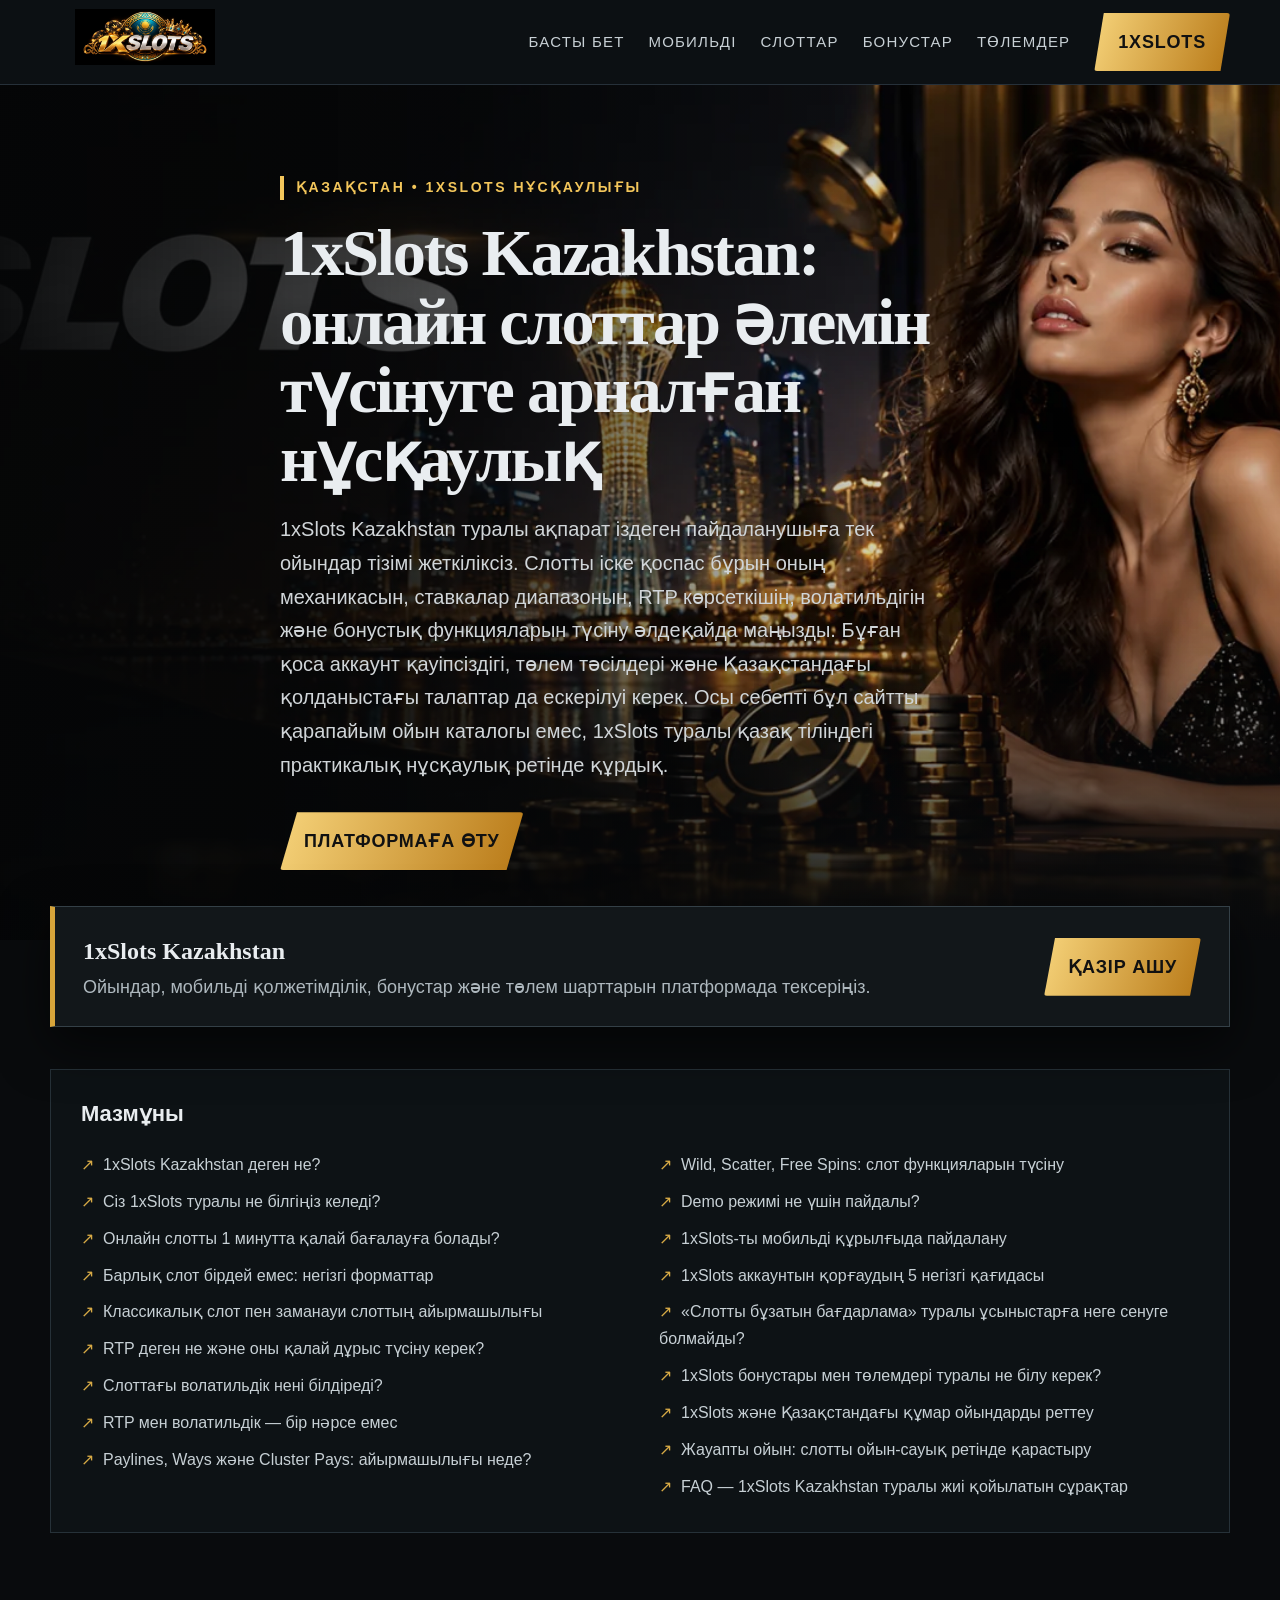
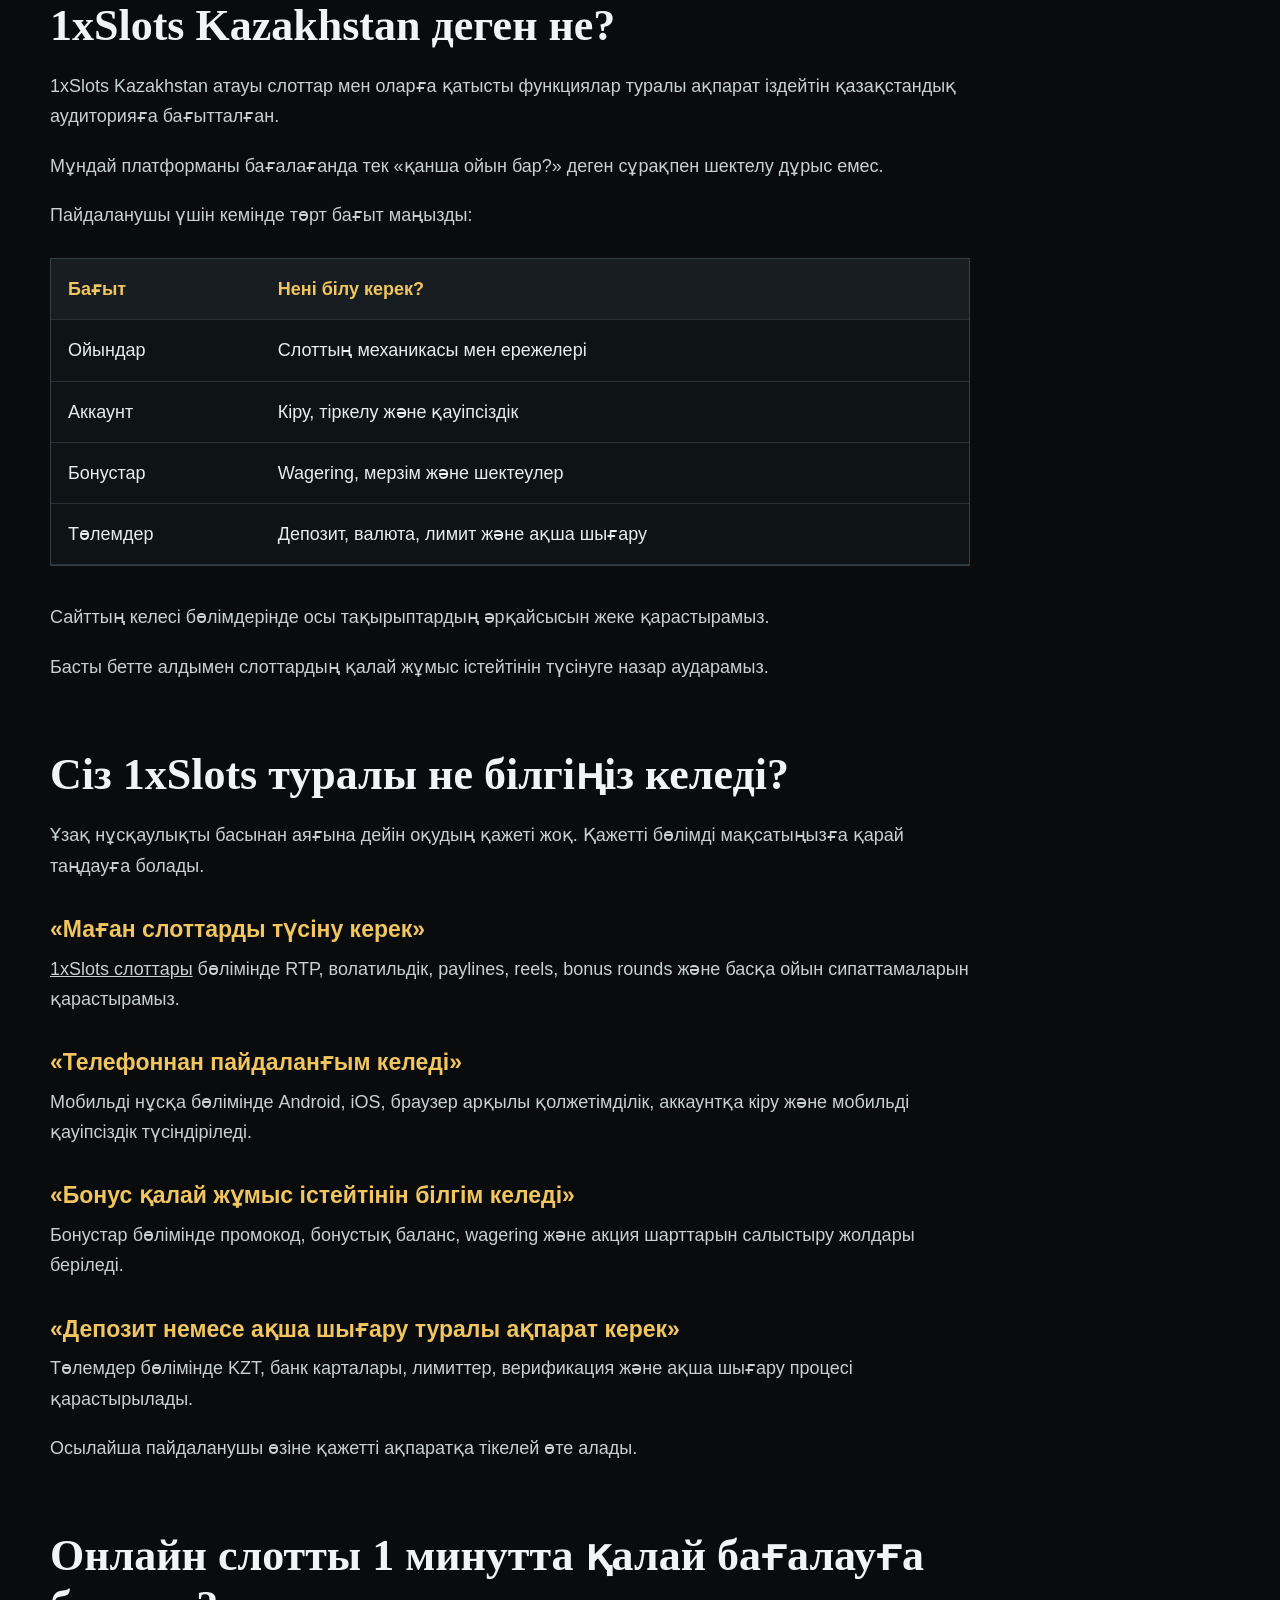
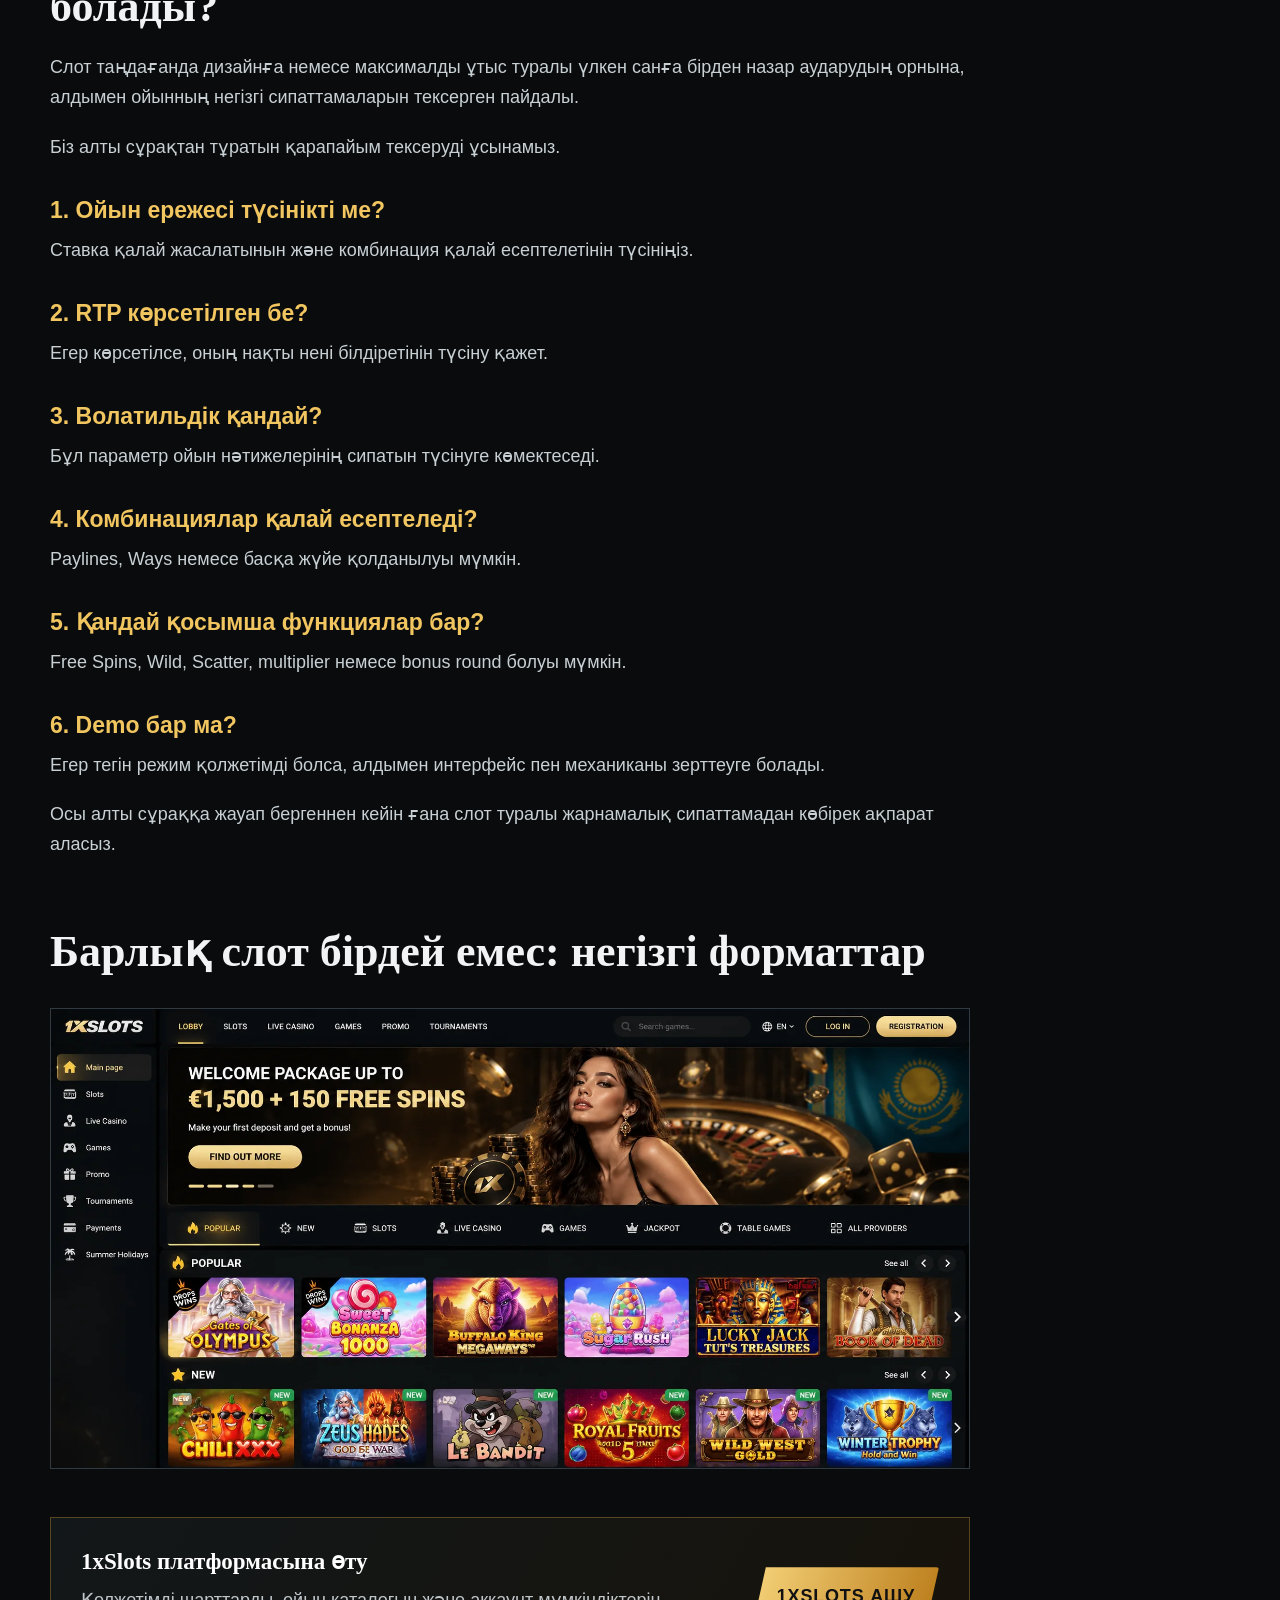
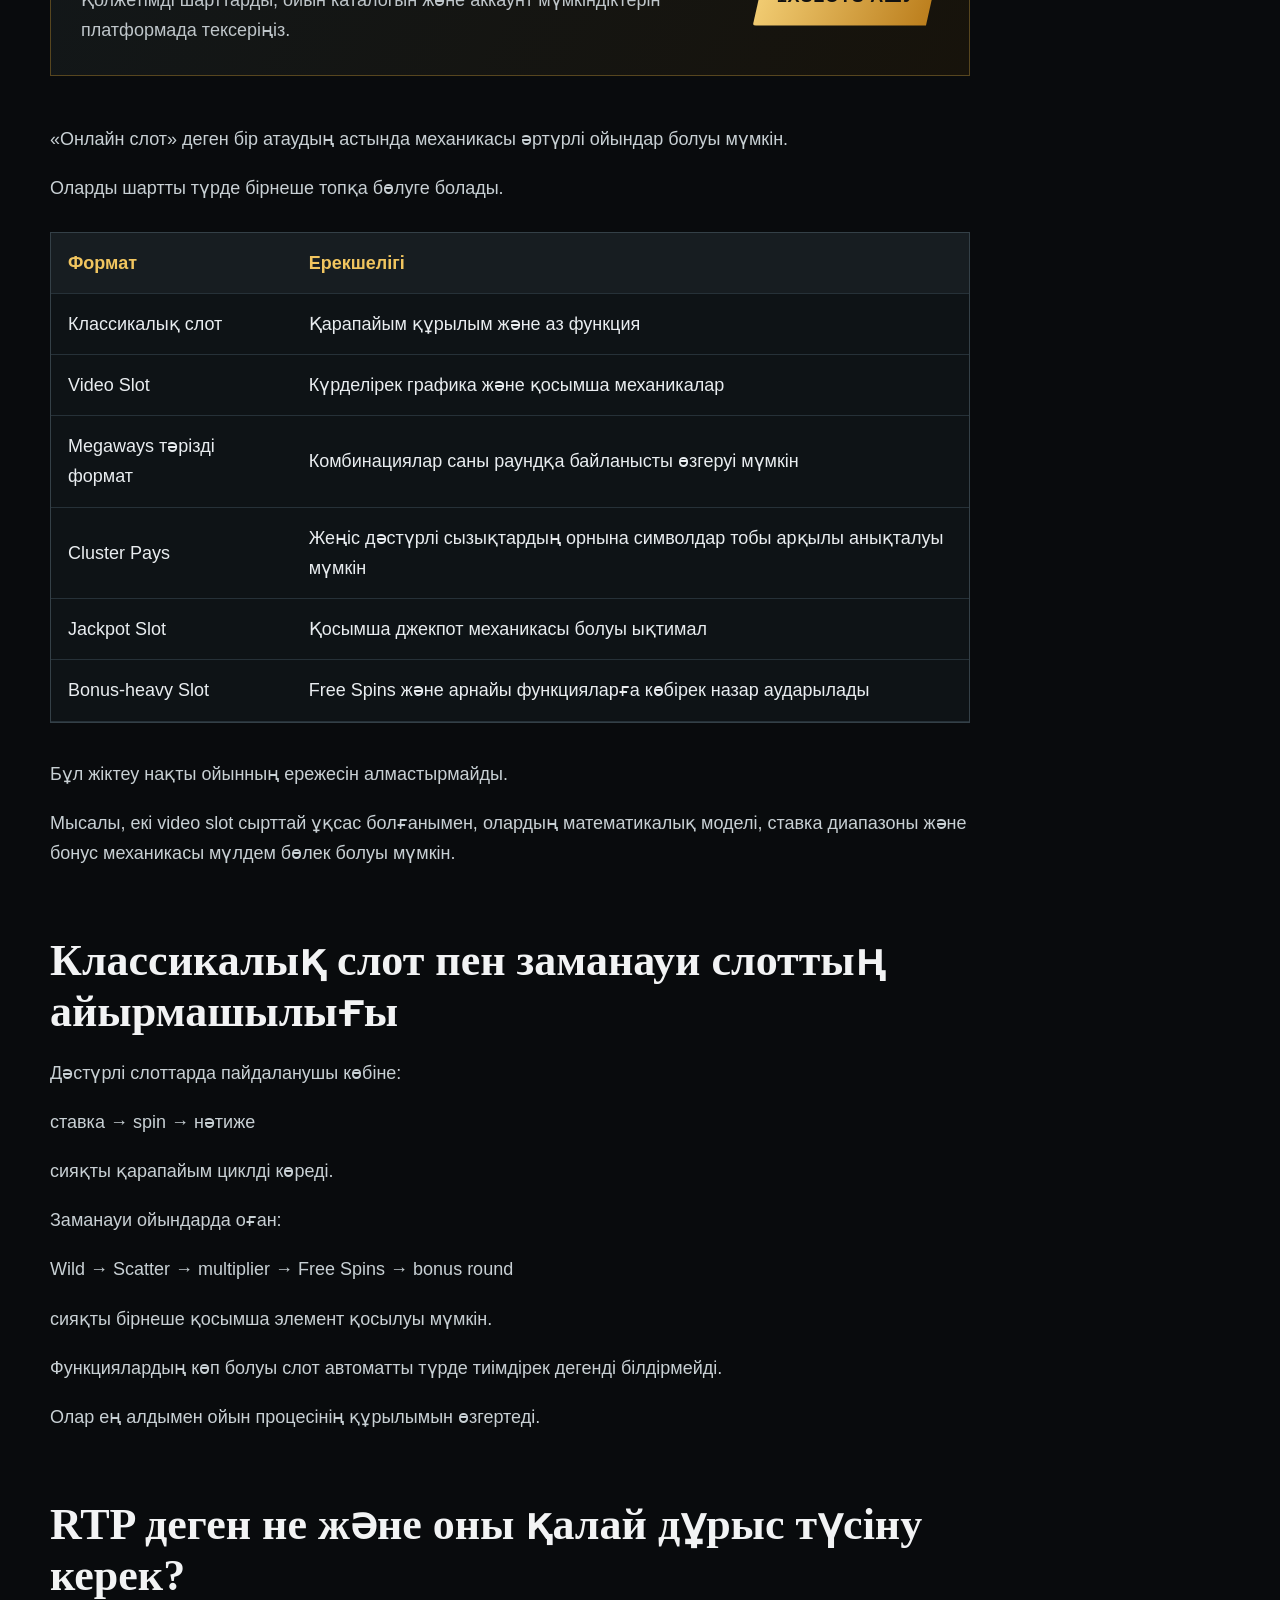
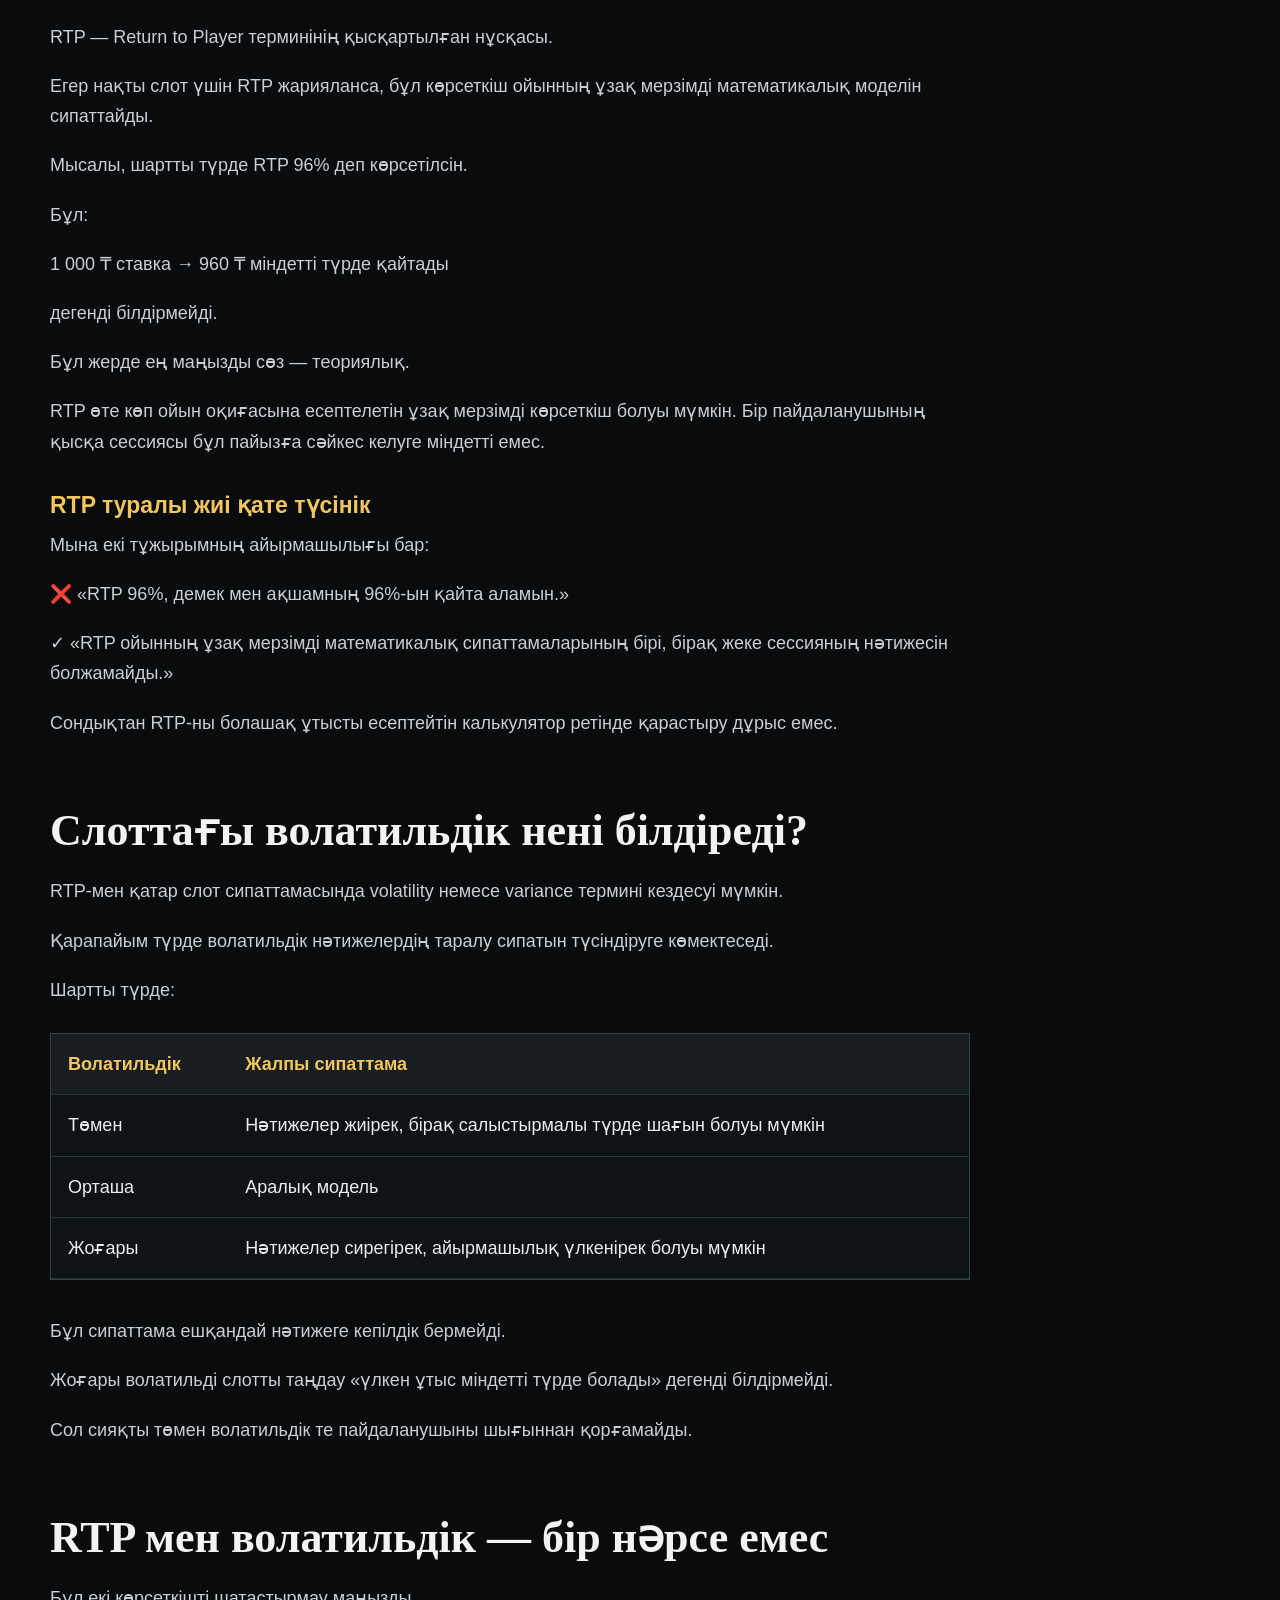
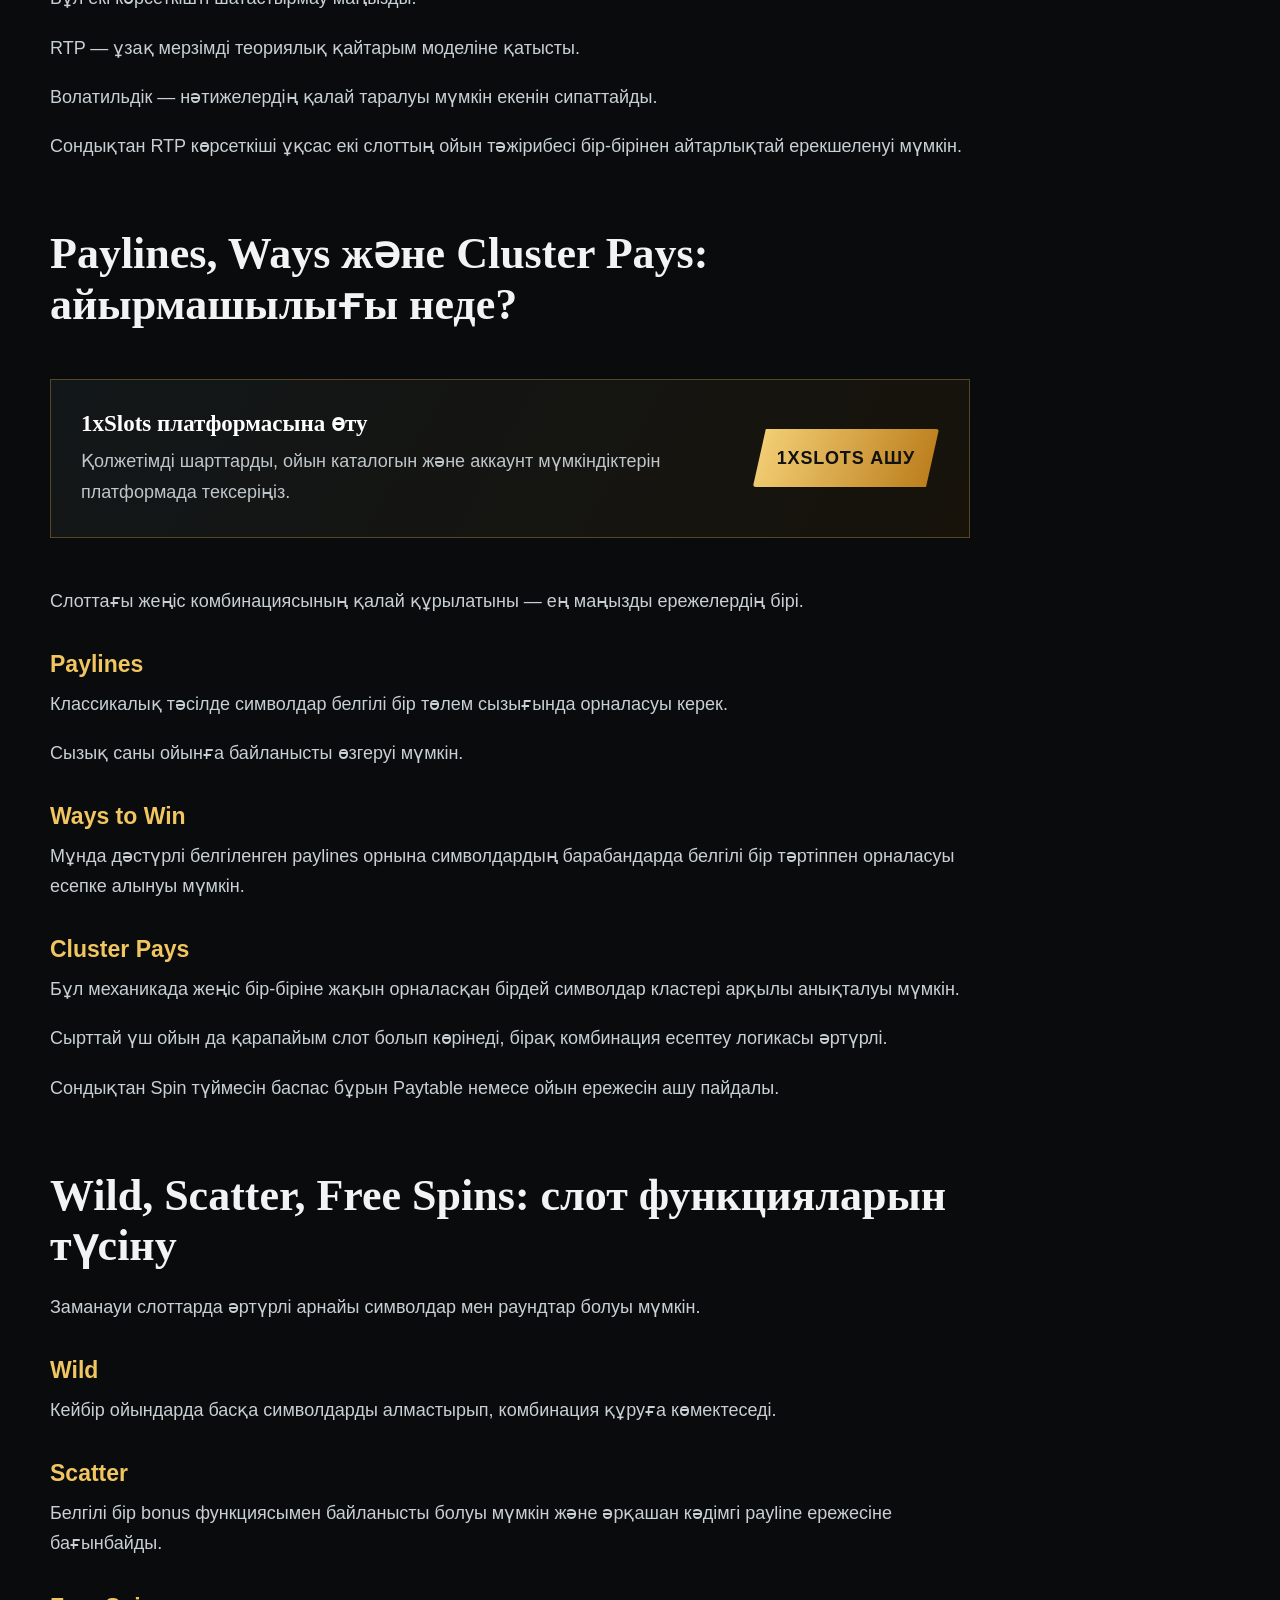
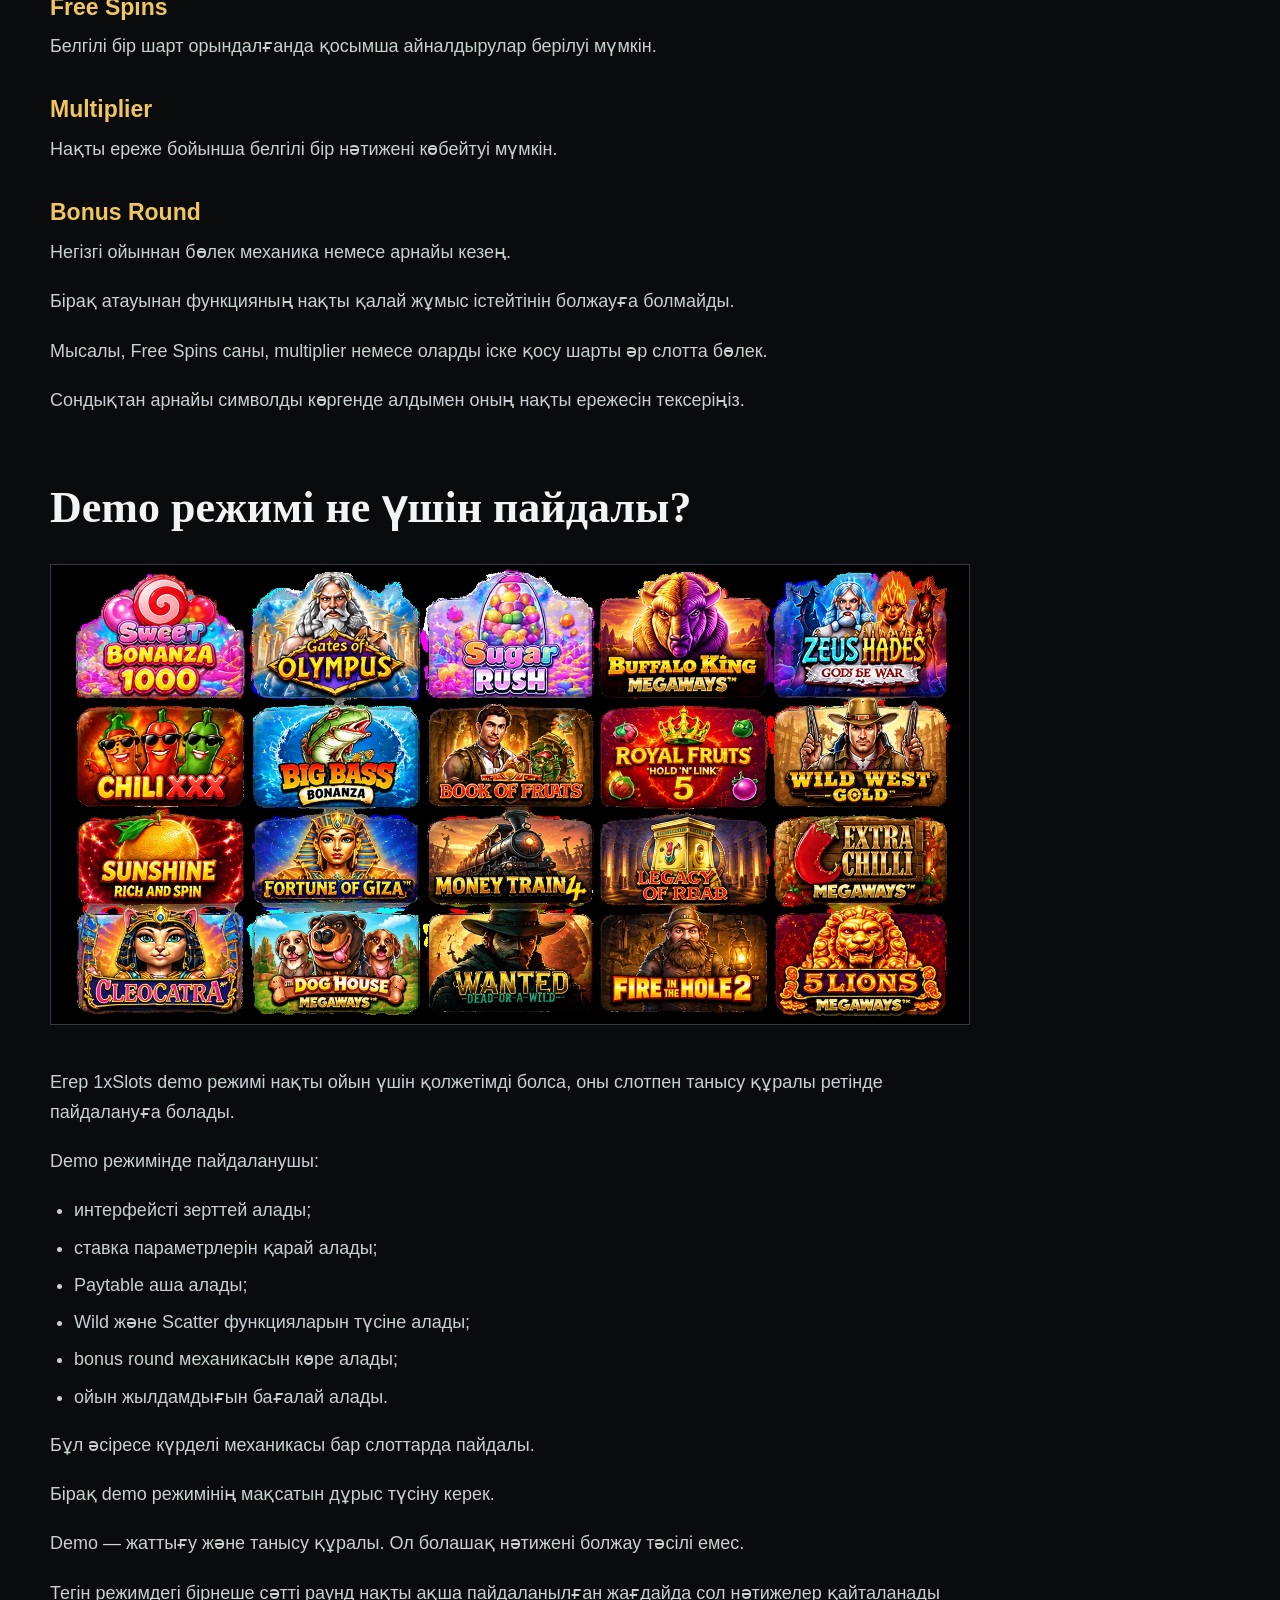
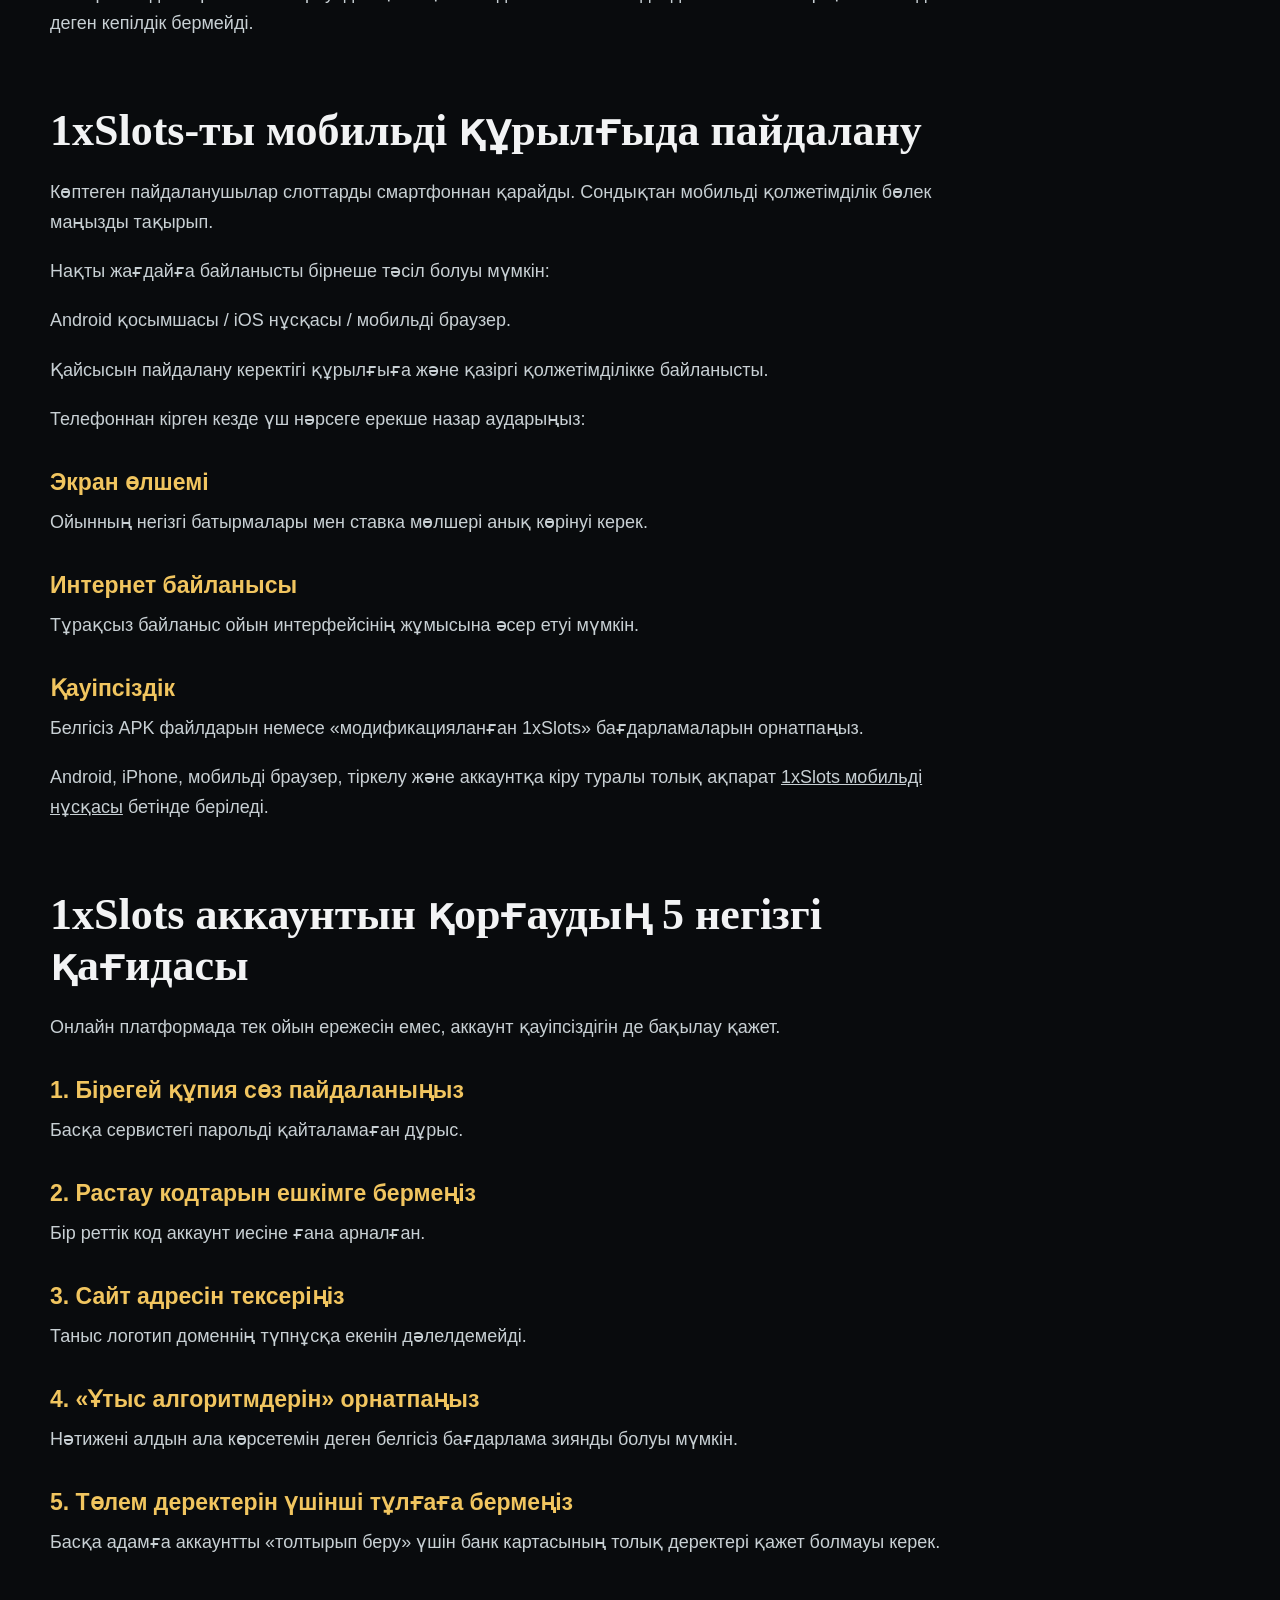
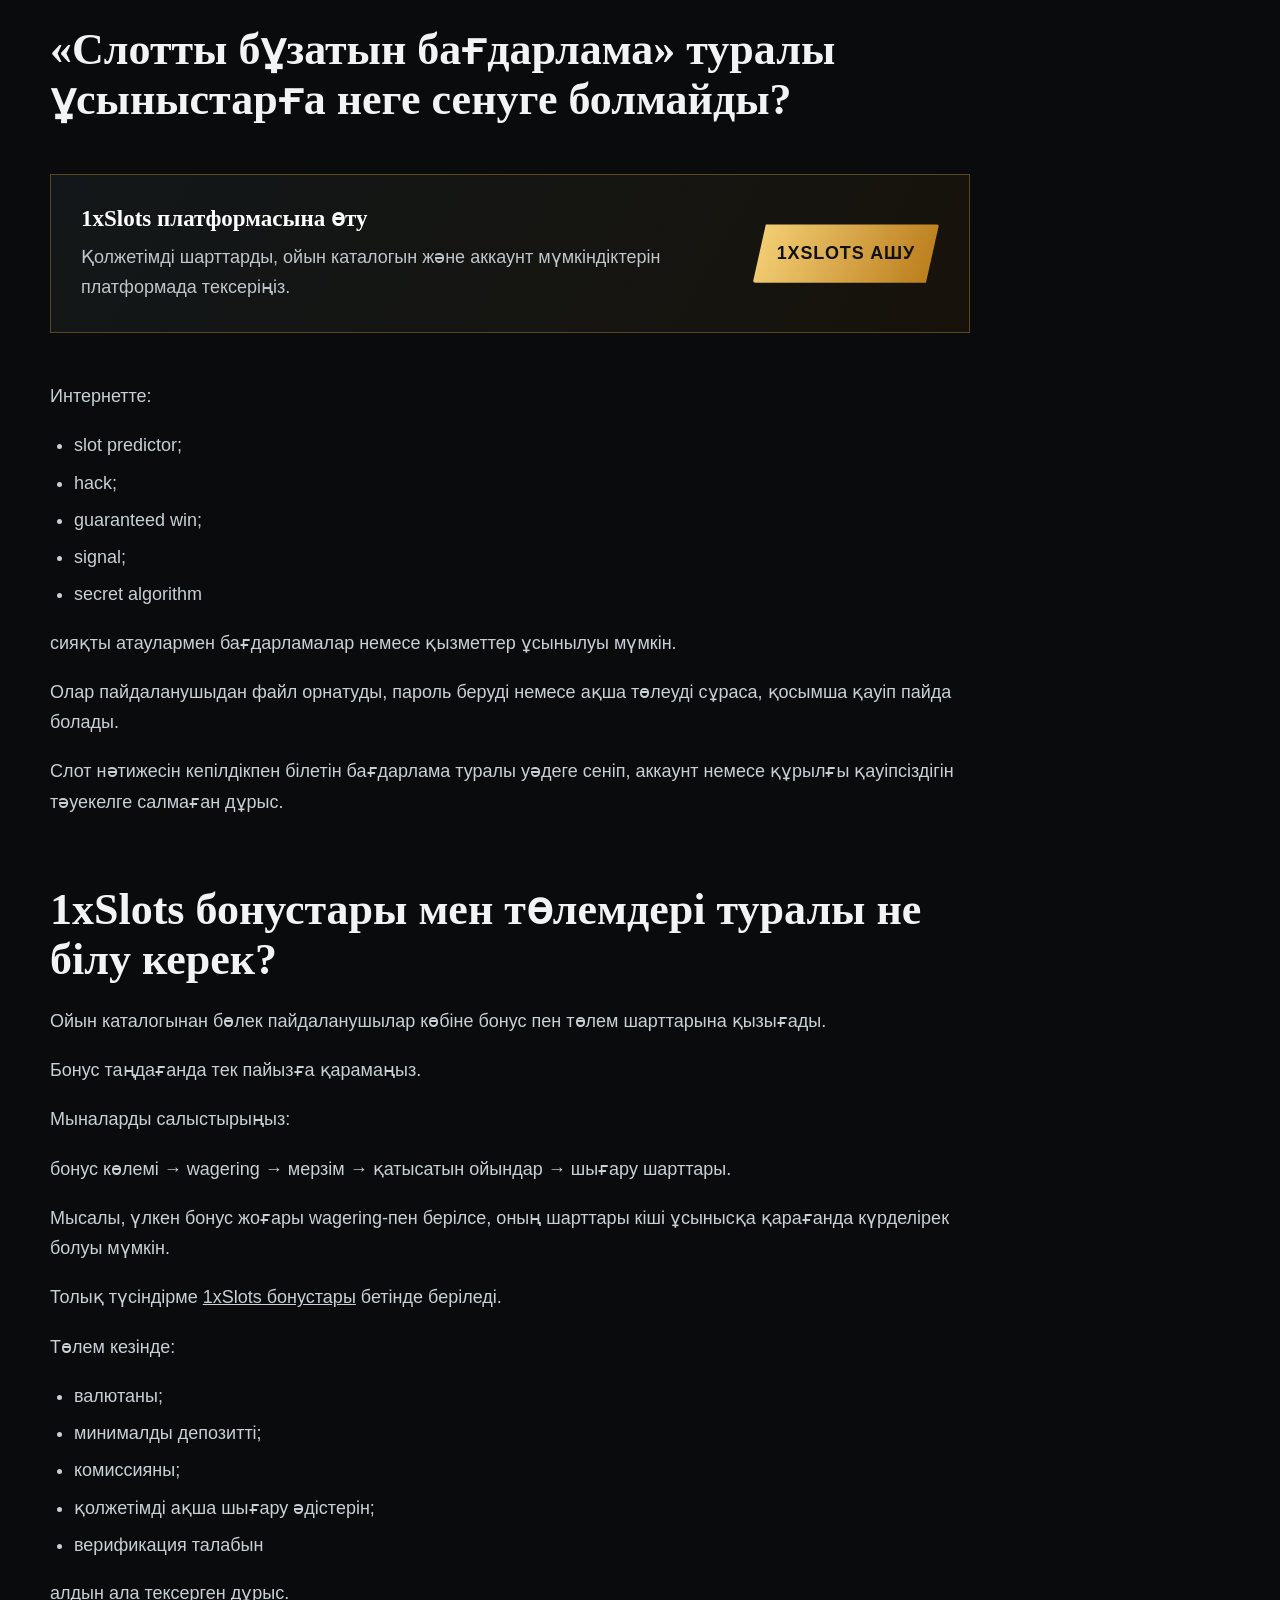
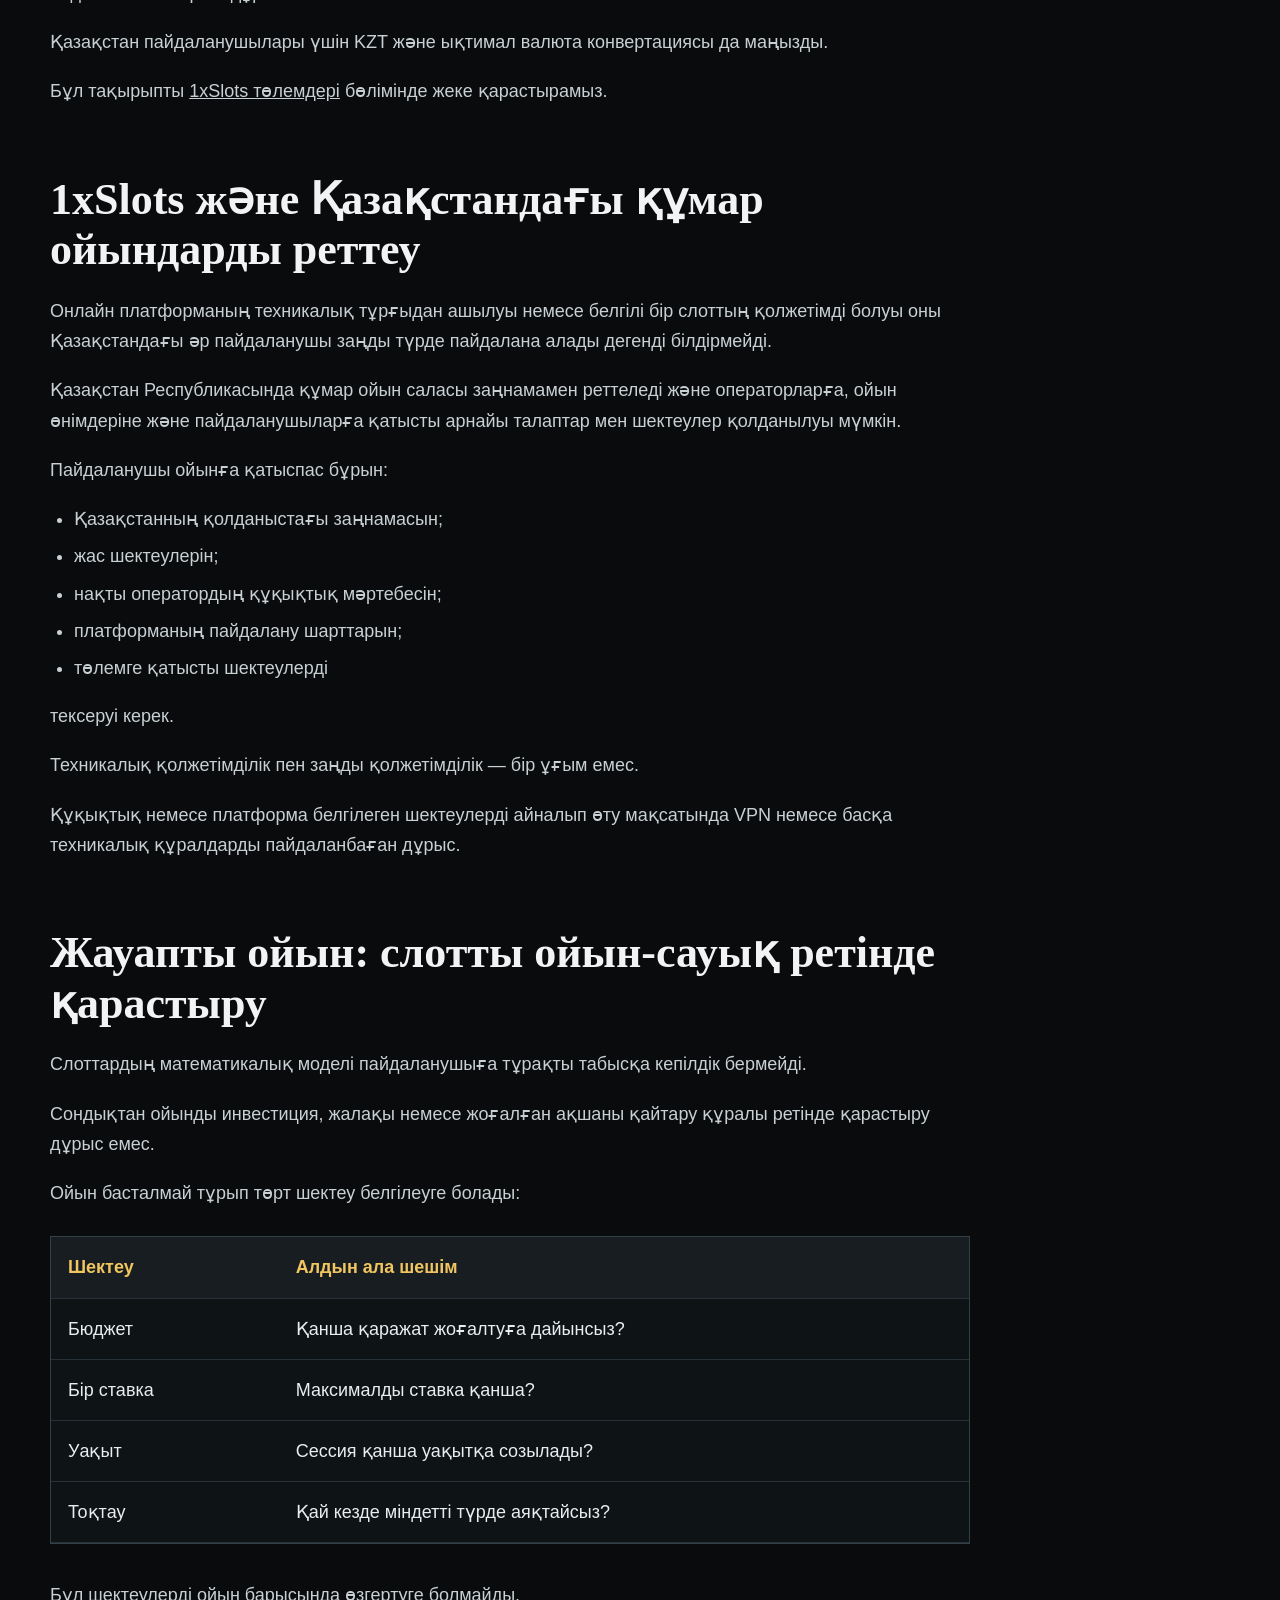
==== index.html @ 61d37720 "first commit" ====
<!doctype html><html lang="kk"><head><meta charset="utf-8"><meta name="viewport" content="width=device-width,initial-scale=1"><title>1xSlots Kazakhstan — слоттар, ойындар және платформа туралы</title><meta name="description" content="1xSlots Kazakhstan туралы толық нұсқаулық: онлайн слоттар, demo режимі, мобильді қолжетімділік, бонустар, төлемдер, қауіпсіздік және Қазақстандағы ойын ережелері."><link rel="canonical" href="https://kazakhstan-business.com/"><meta name="robots" content="index,follow"><meta name="google-site-verification" content="Fn95gwhQaJIuSTz36BSD-wCy6BC4I4jT6tZDsOfP_Z8"><meta property="og:title" content="1xSlots Kazakhstan — слоттар, ойындар және платформа туралы"><meta property="og:description" content="1xSlots Kazakhstan туралы толық нұсқаулық: онлайн слоттар, demo режимі, мобильді қолжетімділік, бонустар, төлемдер, қауіпсіздік және Қазақстандағы ойын ережелері."><meta property="og:url" content="https://kazakhstan-business.com/"><meta property="og:type" content="website"><meta property="og:image" content="https://kazakhstan-business.com/assets/img/hero.webp"><meta name="twitter:card" content="summary_large_image"><link rel="icon" href="/favicon.png"><link rel="stylesheet" href="/assets/style.css"></head><body>
<header class="site-head"><div class="wrap head-inner"><a class="brand" href="/"><img src="/assets/img/logo.webp" alt="1xSlots Kazakhstan"></a><nav class="nav"><a href="/">Басты бет</a><a href="/mobile/">Мобильді</a><a href="/slots/">Слоттар</a><a href="/bonuses/">Бонустар</a><a href="/payments/">Төлемдер</a><a class="action" href="/go/">1xSlots</a></nav><details class="mobile-nav"><summary>Мәзір</summary><div class="mobile-panel"><a href="/">Басты бет</a><a href="/mobile/">Мобильді</a><a href="/slots/">Слоттар</a><a href="/bonuses/">Бонустар</a><a href="/payments/">Төлемдер</a><a class="action" href="/go/">1xSlots ашу</a></div></details></div></header>
<section class="hero"><div class="hero-media"><img src="/assets/img/hero.webp" alt="1xSlots Kazakhstan"></div><div class="wrap hero-copy"><span class="eyebrow">Қазақстан • 1xSlots нұсқаулығы</span><h1>1xSlots Kazakhstan: онлайн слоттар әлемін түсінуге арналған нұсқаулық</h1><p>1xSlots Kazakhstan туралы ақпарат іздеген пайдаланушыға тек ойындар тізімі жеткіліксіз. Слотты іске қоспас бұрын оның механикасын, ставкалар диапазонын, RTP көрсеткішін, волатильдігін және бонустық функцияларын түсіну әлдеқайда маңызды. Бұған қоса аккаунт қауіпсіздігі, төлем тәсілдері және Қазақстандағы қолданыстағы талаптар да ескерілуі керек. Осы себепті бұл сайтты қарапайым ойын каталогы емес, 1xSlots туралы қазақ тіліндегі практикалық нұсқаулық ретінде құрдық.</p><div class="hero-actions"><a class="action" href="/go/">Платформаға өту</a></div></div></section>
<main class="content"><div class="wrap"><aside class="top-promo"><div><strong>1xSlots Kazakhstan</strong><span>Ойындар, мобильді қолжетімділік, бонустар және төлем шарттарын платформада тексеріңіз.</span></div><a class="action" href="/go/">Қазір ашу</a></aside><section class="toc"><h2>Мазмұны</h2><div class="toc-grid"><a href="#1xslots-kazakhstan-деген-не">1xSlots Kazakhstan деген не?</a><a href="#сіз-1xslots-туралы-не-білгіңіз-келеді">Сіз 1xSlots туралы не білгіңіз келеді?</a><a href="#онлайн-слотты-1-минутта-қалай-бағалауға-болады">Онлайн слотты 1 минутта қалай бағалауға болады?</a><a href="#барлық-слот-бірдей-емес-негізгі-форматтар">Барлық слот бірдей емес: негізгі форматтар</a><a href="#классикалық-слот-пен-заманауи-слоттың-айырмашылығы">Классикалық слот пен заманауи слоттың айырмашылығы</a><a href="#rtp-деген-не-және-оны-қалай-дұрыс-түсіну-керек">RTP деген не және оны қалай дұрыс түсіну керек?</a><a href="#слоттағы-волатильдік-нені-білдіреді">Слоттағы волатильдік нені білдіреді?</a><a href="#rtp-мен-волатильдік-бір-нәрсе-емес">RTP мен волатильдік — бір нәрсе емес</a><a href="#paylines-ways-және-cluster-pays-айырмашылығы-неде">Paylines, Ways және Cluster Pays: айырмашылығы неде?</a><a href="#wild-scatter-free-spins-слот-функцияларын-түсіну">Wild, Scatter, Free Spins: слот функцияларын түсіну</a><a href="#demo-режимі-не-үшін-пайдалы">Demo режимі не үшін пайдалы?</a><a href="#1xslots-ты-мобильді-құрылғыда-пайдалану">1xSlots-ты мобильді құрылғыда пайдалану</a><a href="#1xslots-аккаунтын-қорғаудың-5-негізгі-қағидасы">1xSlots аккаунтын қорғаудың 5 негізгі қағидасы</a><a href="#слотты-бұзатын-бағдарлама-туралы-ұсыныстарға-неге-сенуге-болмайды">«Слотты бұзатын бағдарлама» туралы ұсыныстарға неге сенуге болмайды?</a><a href="#1xslots-бонустары-мен-төлемдері-туралы-не-білу-керек">1xSlots бонустары мен төлемдері туралы не білу керек?</a><a href="#1xslots-және-қазақстандағы-құмар-ойындарды-реттеу">1xSlots және Қазақстандағы құмар ойындарды реттеу</a><a href="#жауапты-ойын-слотты-ойын-сауық-ретінде-қарастыру">Жауапты ойын: слотты ойын-сауық ретінде қарастыру</a><a href="#faq-1xslots-kazakhstan-туралы-жиі-қойылатын-сұрақтар">FAQ — 1xSlots Kazakhstan туралы жиі қойылатын сұрақтар</a></div></section><article class="article"><h2 class="jump" id="1xslots-kazakhstan-деген-не">1xSlots Kazakhstan деген не?</h2>
<p>1xSlots Kazakhstan атауы слоттар мен оларға қатысты функциялар туралы ақпарат іздейтін қазақстандық аудиторияға бағытталған.</p>
<p>Мұндай платформаны бағалағанда тек «қанша ойын бар?» деген сұрақпен шектелу дұрыс емес.</p>
<p>Пайдаланушы үшін кемінде төрт бағыт маңызды:</p>
<div class="table-wrap"><table><tr><td>Бағыт</td><td>Нені білу керек?</td></tr><tr><td>Ойындар</td><td>Слоттың механикасы мен ережелері</td></tr><tr><td>Аккаунт</td><td>Кіру, тіркелу және қауіпсіздік</td></tr><tr><td>Бонустар</td><td>Wagering, мерзім және шектеулер</td></tr><tr><td>Төлемдер</td><td>Депозит, валюта, лимит және ақша шығару</td></tr></table></div>
<p>Сайттың келесі бөлімдерінде осы тақырыптардың әрқайсысын жеке қарастырамыз.</p>
<p>Басты бетте алдымен слоттардың қалай жұмыс істейтінін түсінуге назар аударамыз.</p>
<h2 class="jump" id="сіз-1xslots-туралы-не-білгіңіз-келеді">Сіз 1xSlots туралы не білгіңіз келеді?</h2>
<p>Ұзақ нұсқаулықты басынан аяғына дейін оқудың қажеті жоқ. Қажетті бөлімді мақсатыңызға қарай таңдауға болады.</p>
<h3>«Маған слоттарды түсіну керек»</h3>
<p><a href="/slots/">1xSlots слоттары</a> бөлімінде RTP, волатильдік, paylines, reels, bonus rounds және басқа ойын сипаттамаларын қарастырамыз.</p>
<h3>«Телефоннан пайдаланғым келеді»</h3>
<p>Мобильді нұсқа бөлімінде Android, iOS, браузер арқылы қолжетімділік, аккаунтқа кіру және мобильді қауіпсіздік түсіндіріледі.</p>
<h3>«Бонус қалай жұмыс істейтінін білгім келеді»</h3>
<p>Бонустар бөлімінде промокод, бонустық баланс, wagering және акция шарттарын салыстыру жолдары беріледі.</p>
<h3>«Депозит немесе ақша шығару туралы ақпарат керек»</h3>
<p>Төлемдер бөлімінде KZT, банк карталары, лимиттер, верификация және ақша шығару процесі қарастырылады.</p>
<p>Осылайша пайдаланушы өзіне қажетті ақпаратқа тікелей өте алады.</p>
<h2 class="jump" id="онлайн-слотты-1-минутта-қалай-бағалауға-болады">Онлайн слотты 1 минутта қалай бағалауға болады?</h2>
<p>Слот таңдағанда дизайнға немесе максималды ұтыс туралы үлкен санға бірден назар аударудың орнына, алдымен ойынның негізгі сипаттамаларын тексерген пайдалы.</p>
<p>Біз алты сұрақтан тұратын қарапайым тексеруді ұсынамыз.</p>
<h3>1. Ойын ережесі түсінікті ме?</h3>
<p>Ставка қалай жасалатынын және комбинация қалай есептелетінін түсініңіз.</p>
<h3>2. RTP көрсетілген бе?</h3>
<p>Егер көрсетілсе, оның нақты нені білдіретінін түсіну қажет.</p>
<h3>3. Волатильдік қандай?</h3>
<p>Бұл параметр ойын нәтижелерінің сипатын түсінуге көмектеседі.</p>
<h3>4. Комбинациялар қалай есептеледі?</h3>
<p>Paylines, Ways немесе басқа жүйе қолданылуы мүмкін.</p>
<h3>5. Қандай қосымша функциялар бар?</h3>
<p>Free Spins, Wild, Scatter, multiplier немесе bonus round болуы мүмкін.</p>
<h3>6. Demo бар ма?</h3>
<p>Егер тегін режим қолжетімді болса, алдымен интерфейс пен механиканы зерттеуге болады.</p>
<p>Осы алты сұраққа жауап бергеннен кейін ғана слот туралы жарнамалық сипаттамадан көбірек ақпарат аласыз.</p>
<h2 class="jump" id="барлық-слот-бірдей-емес-негізгі-форматтар">Барлық слот бірдей емес: негізгі форматтар</h2>
<figure class="section-img"><img src="/assets/img/lobby.webp" alt="1xSlots Kazakhstan" loading="lazy"></figure>
<aside class="promo"><div><h3>1xSlots платформасына өту</h3><p>Қолжетімді шарттарды, ойын каталогын және аккаунт мүмкіндіктерін платформада тексеріңіз.</p></div><a class="action" href="/go/">1xSlots ашу</a></aside>
<p>«Онлайн слот» деген бір атаудың астында механикасы әртүрлі ойындар болуы мүмкін.</p>
<p>Оларды шартты түрде бірнеше топқа бөлуге болады.</p>
<div class="table-wrap"><table><tr><td>Формат</td><td>Ерекшелігі</td></tr><tr><td>Классикалық слот</td><td>Қарапайым құрылым және аз функция</td></tr><tr><td>Video Slot</td><td>Күрделірек графика және қосымша механикалар</td></tr><tr><td>Megaways тәрізді формат</td><td>Комбинациялар саны раундқа байланысты өзгеруі мүмкін</td></tr><tr><td>Cluster Pays</td><td>Жеңіс дәстүрлі сызықтардың орнына символдар тобы арқылы анықталуы мүмкін</td></tr><tr><td>Jackpot Slot</td><td>Қосымша джекпот механикасы болуы ықтимал</td></tr><tr><td>Bonus-heavy Slot</td><td>Free Spins және арнайы функцияларға көбірек назар аударылады</td></tr></table></div>
<p>Бұл жіктеу нақты ойынның ережесін алмастырмайды.</p>
<p>Мысалы, екі video slot сырттай ұқсас болғанымен, олардың математикалық моделі, ставка диапазоны және бонус механикасы мүлдем бөлек болуы мүмкін.</p>
<h2 class="jump" id="классикалық-слот-пен-заманауи-слоттың-айырмашылығы">Классикалық слот пен заманауи слоттың айырмашылығы</h2>
<p>Дәстүрлі слоттарда пайдаланушы көбіне:</p>
<p>ставка → spin → нәтиже</p>
<p>сияқты қарапайым циклді көреді.</p>
<p>Заманауи ойындарда оған:</p>
<p>Wild → Scatter → multiplier → Free Spins → bonus round</p>
<p>сияқты бірнеше қосымша элемент қосылуы мүмкін.</p>
<p>Функциялардың көп болуы слот автоматты түрде тиімдірек дегенді білдірмейді.</p>
<p>Олар ең алдымен ойын процесінің құрылымын өзгертеді.</p>
<h2 class="jump" id="rtp-деген-не-және-оны-қалай-дұрыс-түсіну-керек">RTP деген не және оны қалай дұрыс түсіну керек?</h2>
<p>RTP — Return to Player терминінің қысқартылған нұсқасы.</p>
<p>Егер нақты слот үшін RTP жарияланса, бұл көрсеткіш ойынның ұзақ мерзімді математикалық моделін сипаттайды.</p>
<p>Мысалы, шартты түрде RTP 96% деп көрсетілсін.</p>
<p>Бұл:</p>
<p>1 000 ₸ ставка → 960 ₸ міндетті түрде қайтады</p>
<p>дегенді білдірмейді.</p>
<p>Бұл жерде ең маңызды сөз — теориялық.</p>
<p>RTP өте көп ойын оқиғасына есептелетін ұзақ мерзімді көрсеткіш болуы мүмкін. Бір пайдаланушының қысқа сессиясы бұл пайызға сәйкес келуге міндетті емес.</p>
<h3>RTP туралы жиі қате түсінік</h3>
<p>Мына екі тұжырымның айырмашылығы бар:</p>
<p>❌ «RTP 96%, демек мен ақшамның 96%-ын қайта аламын.»</p>
<p>✓ «RTP ойынның ұзақ мерзімді математикалық сипаттамаларының бірі, бірақ жеке сессияның нәтижесін болжамайды.»</p>
<p>Сондықтан RTP-ны болашақ ұтысты есептейтін калькулятор ретінде қарастыру дұрыс емес.</p>
<h2 class="jump" id="слоттағы-волатильдік-нені-білдіреді">Слоттағы волатильдік нені білдіреді?</h2>
<p>RTP-мен қатар слот сипаттамасында volatility немесе variance термині кездесуі мүмкін.</p>
<p>Қарапайым түрде волатильдік нәтижелердің таралу сипатын түсіндіруге көмектеседі.</p>
<p>Шартты түрде:</p>
<div class="table-wrap"><table><tr><td>Волатильдік</td><td>Жалпы сипаттама</td></tr><tr><td>Төмен</td><td>Нәтижелер жиірек, бірақ салыстырмалы түрде шағын болуы мүмкін</td></tr><tr><td>Орташа</td><td>Аралық модель</td></tr><tr><td>Жоғары</td><td>Нәтижелер сирегірек, айырмашылық үлкенірек болуы мүмкін</td></tr></table></div>
<p>Бұл сипаттама ешқандай нәтижеге кепілдік бермейді.</p>
<p>Жоғары волатильді слотты таңдау «үлкен ұтыс міндетті түрде болады» дегенді білдірмейді.</p>
<p>Сол сияқты төмен волатильдік те пайдаланушыны шығыннан қорғамайды.</p>
<h2 class="jump" id="rtp-мен-волатильдік-бір-нәрсе-емес">RTP мен волатильдік — бір нәрсе емес</h2>
<p>Бұл екі көрсеткішті шатастырмау маңызды.</p>
<p>RTP — ұзақ мерзімді теориялық қайтарым моделіне қатысты.</p>
<p>Волатильдік — нәтижелердің қалай таралуы мүмкін екенін сипаттайды.</p>
<p>Сондықтан RTP көрсеткіші ұқсас екі слоттың ойын тәжірибесі бір-бірінен айтарлықтай ерекшеленуі мүмкін.</p>
<h2 class="jump" id="paylines-ways-және-cluster-pays-айырмашылығы-неде">Paylines, Ways және Cluster Pays: айырмашылығы неде?</h2>
<aside class="promo"><div><h3>1xSlots платформасына өту</h3><p>Қолжетімді шарттарды, ойын каталогын және аккаунт мүмкіндіктерін платформада тексеріңіз.</p></div><a class="action" href="/go/">1xSlots ашу</a></aside>
<p>Слоттағы жеңіс комбинациясының қалай құрылатыны — ең маңызды ережелердің бірі.</p>
<h3>Paylines</h3>
<p>Классикалық тәсілде символдар белгілі бір төлем сызығында орналасуы керек.</p>
<p>Сызық саны ойынға байланысты өзгеруі мүмкін.</p>
<h3>Ways to Win</h3>
<p>Мұнда дәстүрлі белгіленген paylines орнына символдардың барабандарда белгілі бір тәртіппен орналасуы есепке алынуы мүмкін.</p>
<h3>Cluster Pays</h3>
<p>Бұл механикада жеңіс бір-біріне жақын орналасқан бірдей символдар кластері арқылы анықталуы мүмкін.</p>
<p>Сырттай үш ойын да қарапайым слот болып көрінеді, бірақ комбинация есептеу логикасы әртүрлі.</p>
<p>Сондықтан Spin түймесін баспас бұрын Paytable немесе ойын ережесін ашу пайдалы.</p>
<h2 class="jump" id="wild-scatter-free-spins-слот-функцияларын-түсіну">Wild, Scatter, Free Spins: слот функцияларын түсіну</h2>
<p>Заманауи слоттарда әртүрлі арнайы символдар мен раундтар болуы мүмкін.</p>
<h3>Wild</h3>
<p>Кейбір ойындарда басқа символдарды алмастырып, комбинация құруға көмектеседі.</p>
<h3>Scatter</h3>
<p>Белгілі бір bonus функциясымен байланысты болуы мүмкін және әрқашан кәдімгі payline ережесіне бағынбайды.</p>
<h3>Free Spins</h3>
<p>Белгілі бір шарт орындалғанда қосымша айналдырулар берілуі мүмкін.</p>
<h3>Multiplier</h3>
<p>Нақты ереже бойынша белгілі бір нәтижені көбейтуі мүмкін.</p>
<h3>Bonus Round</h3>
<p>Негізгі ойыннан бөлек механика немесе арнайы кезең.</p>
<p>Бірақ атауынан функцияның нақты қалай жұмыс істейтінін болжауға болмайды.</p>
<p>Мысалы, Free Spins саны, multiplier немесе оларды іске қосу шарты әр слотта бөлек.</p>
<p>Сондықтан арнайы символды көргенде алдымен оның нақты ережесін тексеріңіз.</p>
<h2 class="jump" id="demo-режимі-не-үшін-пайдалы">Demo режимі не үшін пайдалы?</h2>
<figure class="section-img"><img src="/assets/img/slots.webp" alt="1xSlots Kazakhstan" loading="lazy"></figure>
<p>Егер 1xSlots demo режимі нақты ойын үшін қолжетімді болса, оны слотпен танысу құралы ретінде пайдалануға болады.</p>
<p>Demo режимінде пайдаланушы:</p>
<ul>
<li>интерфейсті зерттей алады;</li>
<li>ставка параметрлерін қарай алады;</li>
<li>Paytable аша алады;</li>
<li>Wild және Scatter функцияларын түсіне алады;</li>
<li>bonus round механикасын көре алады;</li>
<li>ойын жылдамдығын бағалай алады.</li>
</ul>
<p>Бұл әсіресе күрделі механикасы бар слоттарда пайдалы.</p>
<p>Бірақ demo режимінің мақсатын дұрыс түсіну керек.</p>
<p>Demo — жаттығу және танысу құралы. Ол болашақ нәтижені болжау тәсілі емес.</p>
<p>Тегін режимдегі бірнеше сәтті раунд нақты ақша пайдаланылған жағдайда сол нәтижелер қайталанады деген кепілдік бермейді.</p>
<h2 class="jump" id="1xslots-ты-мобильді-құрылғыда-пайдалану">1xSlots-ты мобильді құрылғыда пайдалану</h2>
<p>Көптеген пайдаланушылар слоттарды смартфоннан қарайды. Сондықтан мобильді қолжетімділік бөлек маңызды тақырып.</p>
<p>Нақты жағдайға байланысты бірнеше тәсіл болуы мүмкін:</p>
<p>Android қосымшасы / iOS нұсқасы / мобильді браузер.</p>
<p>Қайсысын пайдалану керектігі құрылғыға және қазіргі қолжетімділікке байланысты.</p>
<p>Телефоннан кірген кезде үш нәрсеге ерекше назар аударыңыз:</p>
<h3>Экран өлшемі</h3>
<p>Ойынның негізгі батырмалары мен ставка мөлшері анық көрінуі керек.</p>
<h3>Интернет байланысы</h3>
<p>Тұрақсыз байланыс ойын интерфейсінің жұмысына әсер етуі мүмкін.</p>
<h3>Қауіпсіздік</h3>
<p>Белгісіз APK файлдарын немесе «модификацияланған 1xSlots» бағдарламаларын орнатпаңыз.</p>
<p>Android, iPhone, мобильді браузер, тіркелу және аккаунтқа кіру туралы толық ақпарат <a href="/mobile/">1xSlots мобильді нұсқасы</a> бетінде беріледі.</p>
<h2 class="jump" id="1xslots-аккаунтын-қорғаудың-5-негізгі-қағидасы">1xSlots аккаунтын қорғаудың 5 негізгі қағидасы</h2>
<p>Онлайн платформада тек ойын ережесін емес, аккаунт қауіпсіздігін де бақылау қажет.</p>
<h3>1. Бірегей құпия сөз пайдаланыңыз</h3>
<p>Басқа сервистегі парольді қайталамаған дұрыс.</p>
<h3>2. Растау кодтарын ешкімге бермеңіз</h3>
<p>Бір реттік код аккаунт иесіне ғана арналған.</p>
<h3>3. Сайт адресін тексеріңіз</h3>
<p>Таныс логотип доменнің түпнұсқа екенін дәлелдемейді.</p>
<h3>4. «Ұтыс алгоритмдерін» орнатпаңыз</h3>
<p>Нәтижені алдын ала көрсетемін деген белгісіз бағдарлама зиянды болуы мүмкін.</p>
<h3>5. Төлем деректерін үшінші тұлғаға бермеңіз</h3>
<p>Басқа адамға аккаунтты «толтырып беру» үшін банк картасының толық деректері қажет болмауы керек.</p>
<h2 class="jump" id="слотты-бұзатын-бағдарлама-туралы-ұсыныстарға-неге-сенуге-болмайды">«Слотты бұзатын бағдарлама» туралы ұсыныстарға неге сенуге болмайды?</h2>
<aside class="promo"><div><h3>1xSlots платформасына өту</h3><p>Қолжетімді шарттарды, ойын каталогын және аккаунт мүмкіндіктерін платформада тексеріңіз.</p></div><a class="action" href="/go/">1xSlots ашу</a></aside>
<p>Интернетте:</p>
<ul>
<li>slot predictor;</li>
<li>hack;</li>
<li>guaranteed win;</li>
<li>signal;</li>
<li>secret algorithm</li>
</ul>
<p>сияқты атаулармен бағдарламалар немесе қызметтер ұсынылуы мүмкін.</p>
<p>Олар пайдаланушыдан файл орнатуды, пароль беруді немесе ақша төлеуді сұраса, қосымша қауіп пайда болады.</p>
<p>Слот нәтижесін кепілдікпен білетін бағдарлама туралы уәдеге сеніп, аккаунт немесе құрылғы қауіпсіздігін тәуекелге салмаған дұрыс.</p>
<h2 class="jump" id="1xslots-бонустары-мен-төлемдері-туралы-не-білу-керек">1xSlots бонустары мен төлемдері туралы не білу керек?</h2>
<p>Ойын каталогынан бөлек пайдаланушылар көбіне бонус пен төлем шарттарына қызығады.</p>
<p>Бонус таңдағанда тек пайызға қарамаңыз.</p>
<p>Мыналарды салыстырыңыз:</p>
<p>бонус көлемі → wagering → мерзім → қатысатын ойындар → шығару шарттары.</p>
<p>Мысалы, үлкен бонус жоғары wagering-пен берілсе, оның шарттары кіші ұсынысқа қарағанда күрделірек болуы мүмкін.</p>
<p>Толық түсіндірме <a href="/bonuses/">1xSlots бонустары</a> бетінде беріледі.</p>
<p>Төлем кезінде:</p>
<ul>
<li>валютаны;</li>
<li>минималды депозитті;</li>
<li>комиссияны;</li>
<li>қолжетімді ақша шығару әдістерін;</li>
<li>верификация талабын</li>
</ul>
<p>алдын ала тексерген дұрыс.</p>
<p>Қазақстан пайдаланушылары үшін KZT және ықтимал валюта конвертациясы да маңызды.</p>
<p>Бұл тақырыпты <a href="/payments/">1xSlots төлемдері</a> бөлімінде жеке қарастырамыз.</p>
<h2 class="jump" id="1xslots-және-қазақстандағы-құмар-ойындарды-реттеу">1xSlots және Қазақстандағы құмар ойындарды реттеу</h2>
<p>Онлайн платформаның техникалық тұрғыдан ашылуы немесе белгілі бір слоттың қолжетімді болуы оны Қазақстандағы әр пайдаланушы заңды түрде пайдалана алады дегенді білдірмейді.</p>
<p>Қазақстан Республикасында құмар ойын саласы заңнамамен реттеледі және операторларға, ойын өнімдеріне және пайдаланушыларға қатысты арнайы талаптар мен шектеулер қолданылуы мүмкін.</p>
<p>Пайдаланушы ойынға қатыспас бұрын:</p>
<ul>
<li>Қазақстанның қолданыстағы заңнамасын;</li>
<li>жас шектеулерін;</li>
<li>нақты оператордың құқықтық мәртебесін;</li>
<li>платформаның пайдалану шарттарын;</li>
<li>төлемге қатысты шектеулерді</li>
</ul>
<p>тексеруі керек.</p>
<p>Техникалық қолжетімділік пен заңды қолжетімділік — бір ұғым емес.</p>
<p>Құқықтық немесе платформа белгілеген шектеулерді айналып өту мақсатында VPN немесе басқа техникалық құралдарды пайдаланбаған дұрыс.</p>
<h2 class="jump" id="жауапты-ойын-слотты-ойын-сауық-ретінде-қарастыру">Жауапты ойын: слотты ойын-сауық ретінде қарастыру</h2>
<p>Слоттардың математикалық моделі пайдаланушыға тұрақты табысқа кепілдік бермейді.</p>
<p>Сондықтан ойынды инвестиция, жалақы немесе жоғалған ақшаны қайтару құралы ретінде қарастыру дұрыс емес.</p>
<p>Ойын басталмай тұрып төрт шектеу белгілеуге болады:</p>
<div class="table-wrap"><table><tr><td>Шектеу</td><td>Алдын ала шешім</td></tr><tr><td>Бюджет</td><td>Қанша қаражат жоғалтуға дайынсыз?</td></tr><tr><td>Бір ставка</td><td>Максималды ставка қанша?</td></tr><tr><td>Уақыт</td><td>Сессия қанша уақытқа созылады?</td></tr><tr><td>Тоқтау</td><td>Қай кезде міндетті түрде аяқтайсыз?</td></tr></table></div>
<p>Бұл шектеулерді ойын барысында өзгертуге болмайды.</p>
<p>Әсіресе «тағы бір депозит жасасам, алдыңғы шығынды қайтарамын» деген ойға сақтықпен қарау керек.</p>
<p>Келесі раунд алдыңғы шығынды «білуге» немесе өтеуге міндетті емес.</p>
<p>Ойын үшін:</p>
<ul>
<li>қарыз ақша;</li>
<li>кредиттік қаражат;</li>
<li>тұрғын үйге арналған ақша;</li>
<li>коммуналдық төлем қаражаты;</li>
<li>азық-түлік бюджеті;</li>
<li>басқа міндетті шығындарға арналған қаражат</li>
</ul>
<p>пайдаланылмауы керек.</p>
<p>Егер ойын жоспарланғаннан көп уақыт немесе ақша ала бастаса, сессияны тоқтатып, қолжетімді лимиттер мен өзін-өзі шектеу құралдарын пайдаланған дұрыс.</p>
<h2 class="jump" id="faq-1xslots-kazakhstan-туралы-жиі-қойылатын-сұрақтар">FAQ — 1xSlots Kazakhstan туралы жиі қойылатын сұрақтар</h2>
<h3>1xSlots Kazakhstan деген не?</h3>
<p>1xSlots Kazakhstan — Қазақстан аудиториясына қатысты слоттар, олардың механикалары, мобильді қолжетімділік, бонустар, төлемдер және қауіпсіздік туралы ақпарат іздеуге байланысты брендтік бағыт.</p>
<h3>1xSlots-та қандай ойындар бар?</h3>
<p>Нақты каталог уақыт өте өзгеруі мүмкін. Слоттар механикасы бойынша классикалық, video slot, jackpot, Cluster Pays және басқа форматтарға бөлінуі мүмкін. Актуалды ойындар тізімін платформадан тексеру қажет.</p>
<h3>1xSlots слоттарын қалай таңдауға болады?</h3>
<p>Алдымен ойын ережесін, RTP, волатильдікті, ставка диапазонын, комбинация механикасын және бонустық функцияларды тексерген дұрыс.</p>
<h3>RTP жоғары болса, ұту мүмкіндігі кепілдене ме?</h3>
<p>Жоқ. RTP — ұзақ мерзімді теориялық математикалық көрсеткіш. Ол жеке раунд немесе қысқа ойын сессиясының нәтижесіне кепілдік бермейді.</p>
<h3>Слоттағы волатильдік деген не?</h3>
<p>Волатильдік ойын нәтижелерінің таралу сипатын сипаттайтын көрсеткіш. Ол төмен, орташа немесе жоғары деп белгіленуі мүмкін, бірақ нақты нәтижені болжамайды.</p>
<h3>1xSlots-та demo режимі бар ма?</h3>
<p>Бұл нақты ойынның қолжетімді функцияларына байланысты. Егер demo ұсынылса, оны интерфейс пен механиканы нақты ақша қолданбай зерттеу үшін пайдалануға болады.</p>
<h3>Demo режиміндегі нәтиже нақты ойында қайталана ма?</h3>
<p>Мұндай кепілдік жоқ. Demo режиміндегі өткен нәтижелер болашақ раундтарды болжамайды.</p>
<h3>1xSlots-ты телефоннан пайдалануға бола ма?</h3>
<p>Мобильді қолжетімділік Android, iOS немесе браузер арқылы ұйымдастырылуы мүмкін. Нақты қолжетімді нұсқаларды пайдаланушы өз құрылғысы мен аймағы үшін тексеруі керек.</p>
<h3>1xSlots бонусын қалай бағалауға болады?</h3>
<p>Бонус сомасымен бірге wagering, мерзім, ойын шектеулері, максималды ставка және қаражатты шығару шарттарын салыстыру қажет.</p>
<h3>1xSlots-қа теңгемен депозит жасауға бола ма?</h3>
<p>Бұл нақты аккаунтқа қолжетімді валюта мен төлем әдістеріне байланысты. Егер KZT қолжетімді болса, операция алдында лимиттер мен ықтимал комиссияларды тексеру керек.</p>
<h3>Слот үшін жеңілмейтін стратегия бар ма?</h3>
<p>Кепілдендірілген ұтыс беретін стратегия жоқ. Бюджет пен уақытты басқару қаржылық тәуекелді бақылауға көмектеседі, бірақ ойын нәтижесін өзгертпейді.</p>
<h3>Қазақстанда 1xSlots пайдаланбас бұрын нені тексеру керек?</h3>
<p>Қазақстанның қолданыстағы заңнамасын, жас шектеулерін, оператордың құқықтық мәртебесін және платформа шарттарын тексеру қажет. Сайттың техникалық қолжетімділігі автоматты түрде заңды қолжетімділікті білдірмейді.</p></article></div></main>
<footer class="footer"><div class="wrap"><div class="footer-grid"><div><img src="/assets/img/logo.webp" alt="1xSlots"><p>Қазақстан аудиториясына арналған 1xSlots туралы ақпараттық нұсқаулық. Қолжетімділік пен құқықтық талаптарды пайдаланушы өз аймағы үшін тексеруі тиіс.</p></div><div class="footer-links"><a href="/">Басты бет</a><a href="/mobile/">Мобильді</a><a href="/slots/">Слоттар</a><a href="/bonuses/">Бонустар</a><a href="/payments/">Төлемдер</a></div></div><div class="notice">18+ • Құмар ойын тәуекелмен байланысты. Ойынды тұрақты табыс көзі ретінде қарастырмаңыз және жеке қаржылық лимиттерді сақтаңыз.</div></div></footer></body></html>
---- assets/style.css ----
*{box-sizing:border-box}html{scroll-behavior:smooth}body{margin:0;background:#090b0d;color:#e9edf0;font-family:"Arial Narrow","Roboto Condensed",Arial,sans-serif;line-height:1.68;font-size:18px}a{color:inherit}.wrap{width:min(1180px,calc(100% - 44px));margin:auto}.site-head{background:#0c1013;border-bottom:1px solid #263039}.head-inner{min-height:84px;display:flex;align-items:center;gap:30px}.brand img{width:190px;height:56px;object-fit:contain}.nav{display:flex;gap:24px;align-items:center;margin-left:auto}.nav a:not(.action){text-decoration:none;color:#c8d0d5;font-size:15px;text-transform:uppercase;letter-spacing:.08em}.nav a:not(.action):hover{color:#f5c451}.action{display:inline-flex;align-items:center;justify-content:center;text-decoration:none;background:linear-gradient(110deg,#f6d37a,#b87917);color:#111;padding:14px 24px;border-radius:3px;font-weight:900;text-transform:uppercase;letter-spacing:.045em;box-shadow:0 10px 30px #0008;clip-path:polygon(7% 0,100% 0,93% 100%,0 100%)}.mobile-nav{display:none;margin-left:auto}.mobile-nav summary{cursor:pointer;list-style:none;border:1px solid #d3a64a;padding:10px 14px;font-weight:800}.mobile-nav[open] .mobile-panel{position:absolute;left:22px;right:22px;top:78px;z-index:30;background:#11171b;border:1px solid #39434a;padding:18px;display:grid;gap:13px}.mobile-panel a{text-decoration:none;padding:7px 0}.hero{position:relative;min-height:610px;display:grid;align-items:end;background:#050607;overflow:hidden}.hero-media{position:absolute;inset:0}.hero-media img{width:100%;height:100%;object-fit:cover;object-position:center}.hero-media:after{content:"";position:absolute;inset:0;background:linear-gradient(90deg,#050607f5 0%,#050607b5 38%,#05060725 70%),linear-gradient(0deg,#090b0d 0%,transparent 38%)}.hero-copy{position:relative;z-index:2;width:min(720px,100%);padding:86px 0 70px}.eyebrow{display:inline-block;color:#f3c65b;border-left:4px solid #f3c65b;padding-left:12px;text-transform:uppercase;font-size:14px;letter-spacing:.18em;font-weight:900}.hero h1{font-family:Georgia,"Times New Roman",serif;font-size:clamp(40px,5.2vw,72px);line-height:1.03;margin:18px 0 20px;letter-spacing:-.035em}.hero p{font-size:20px;color:#d0d5d8;max-width:670px}.hero-actions{display:flex;gap:14px;flex-wrap:wrap;margin-top:30px}.top-promo{margin:-34px auto 42px;position:relative;z-index:5;background:#12171a;border:1px solid #344047;border-left:5px solid #d6a43a;padding:24px 28px;display:flex;align-items:center;justify-content:space-between;gap:24px;box-shadow:0 18px 50px #0009}.top-promo strong{display:block;font-family:Georgia,serif;font-size:24px}.top-promo span{color:#aeb8be}.toc{background:#0d1215;border:1px solid #263138;padding:26px 30px;margin:0 0 44px}.toc h2{margin:0 0 14px;font-size:22px}.toc-grid{columns:2;column-gap:38px}.toc a{display:block;text-decoration:none;color:#c7d0d5;padding:5px 0;font-size:16px;break-inside:avoid}.toc a:before{content:"↗";color:#d7aa46;margin-right:9px}.content{padding-bottom:70px}.article{max-width:920px}.article h2{font-family:Georgia,serif;font-size:clamp(30px,4vw,44px);line-height:1.15;margin:68px 0 20px;color:#f2f3f4}.article h3{font-size:23px;line-height:1.25;margin:34px 0 10px;color:#f1c55f}.article p{color:#c8d0d4;margin:0 0 19px}.article ul,.article ol{padding-left:24px;color:#c8d0d4}.article li{margin:7px 0}.table-wrap{overflow:auto;margin:28px 0 36px;border:1px solid #344047}.article table{border-collapse:collapse;width:100%;min-width:620px;background:#0e1316}.article td,.article th{padding:15px 17px;border-bottom:1px solid #263138;text-align:left}.article tr:first-child{background:#171d21;color:#f1c55f;font-weight:800}.section-img{margin:30px 0 42px;border:1px solid #313a40;background:#111}.section-img img{display:block;width:100%;max-height:520px;object-fit:cover}.promo{margin:48px 0;background:linear-gradient(120deg,#121719,#17130b);border:1px solid #57461f;padding:30px;display:grid;grid-template-columns:1fr auto;gap:25px;align-items:center}.promo h3{margin:0 0 8px;color:#fff;font-family:Georgia,serif}.promo p{margin:0;color:#bfc6ca}.faq h3{border-top:1px solid #283238;padding-top:22px}.footer{border-top:1px solid #263138;background:#07090a;padding:42px 0}.footer-grid{display:grid;grid-template-columns:1.3fr 1fr;gap:40px}.footer img{width:180px}.footer p{color:#89959c;font-size:14px}.footer-links{display:flex;flex-wrap:wrap;gap:14px 22px;align-content:start}.footer-links a{color:#c5cdd1;text-decoration:none;font-size:15px}.notice{font-size:13px;color:#758087;border-top:1px solid #1e262b;margin-top:30px;padding-top:20px}.jump{scroll-margin-top:25px}@media(max-width:850px){body{font-size:17px}.wrap{width:min(100% - 30px,1180px)}.nav{display:none}.mobile-nav{display:block}.brand img{width:155px}.head-inner{min-height:72px}.hero{min-height:590px}.hero-media:after{background:linear-gradient(0deg,#090b0d 0%,#050607a0 58%,#05060745 100%)}.hero-copy{padding:250px 0 58px}.hero h1{font-size:42px}.hero p{font-size:18px}.top-promo{margin:-22px auto 30px;display:block}.top-promo .action{margin-top:18px}.toc-grid{columns:1}.promo{grid-template-columns:1fr}.footer-grid{grid-template-columns:1fr}.article h2{margin-top:52px}.section-img img{max-height:360px}}@media(max-width:480px){.hero h1{font-size:36px}.hero-copy{padding-top:230px}.action{width:100%}.toc{padding:22px}.top-promo{padding:22px}.article h2{font-size:30px}.article h3{font-size:21px}.brand img{width:142px}}
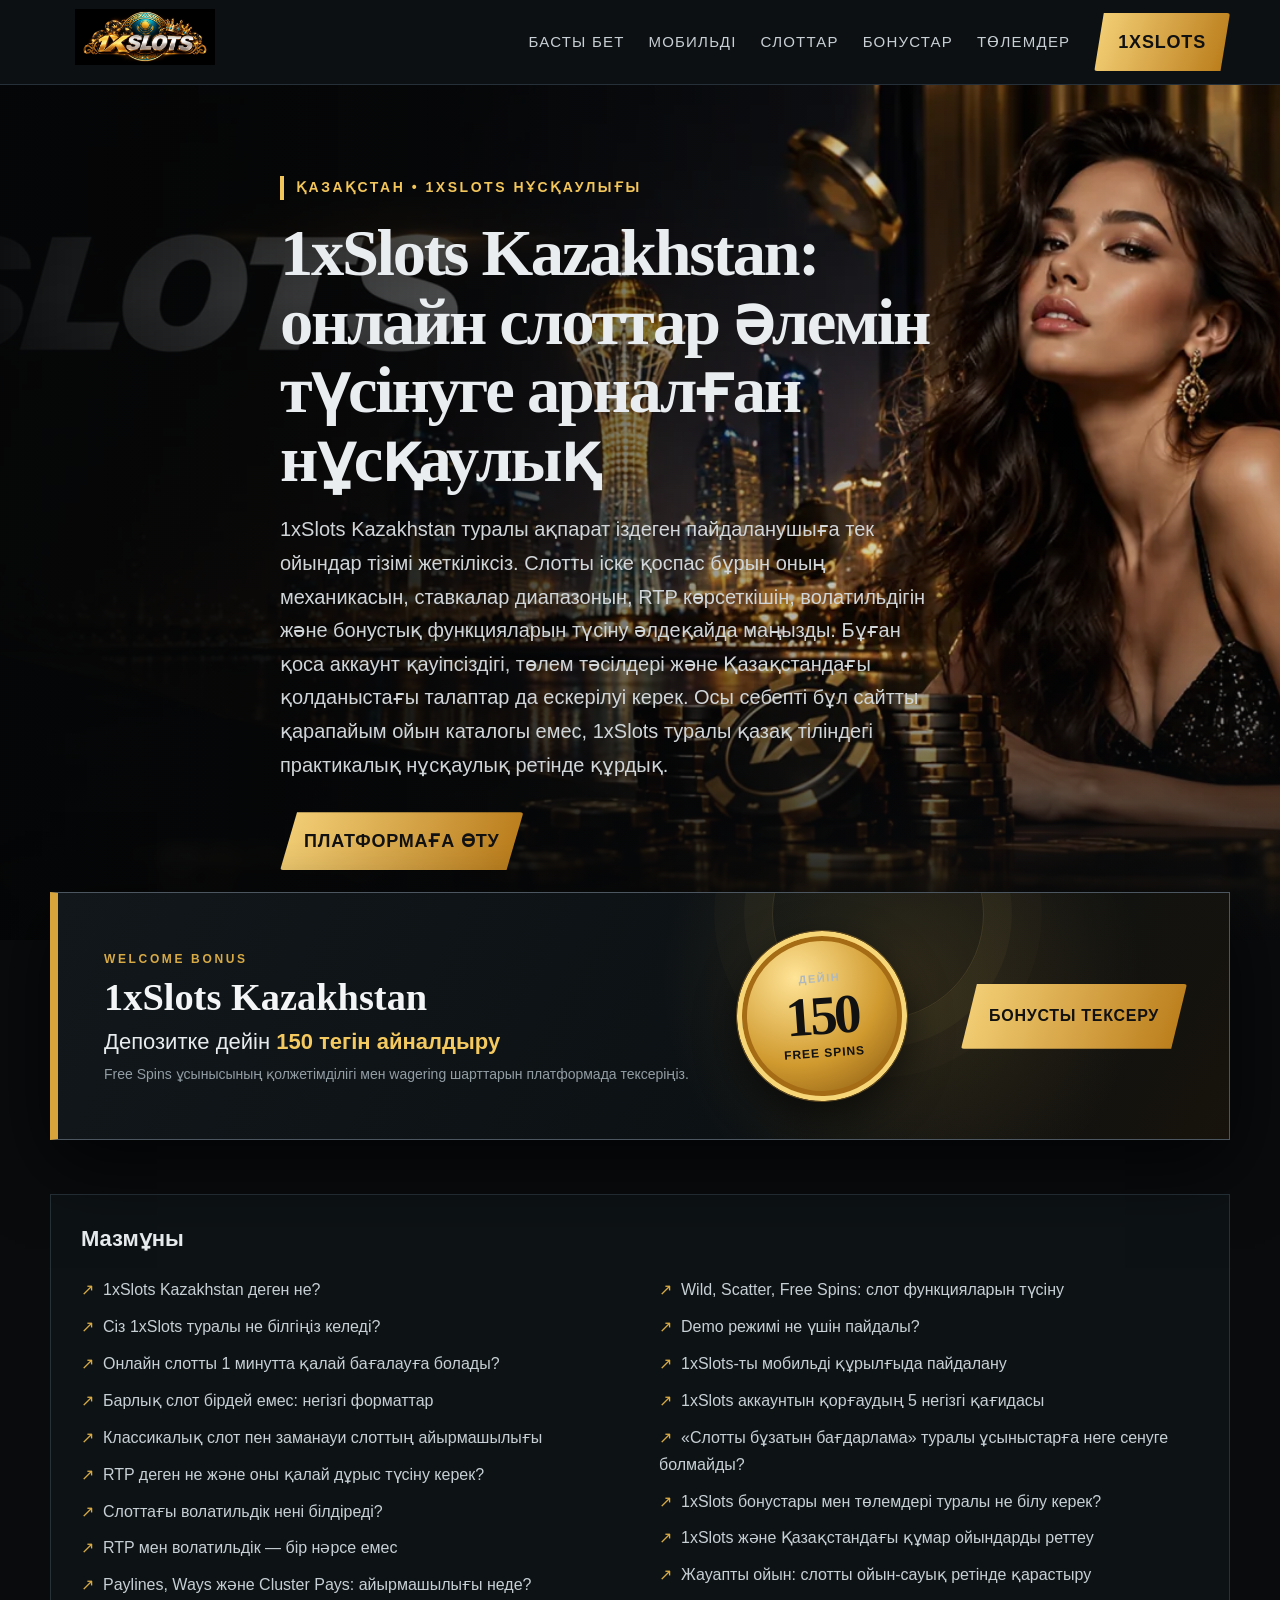
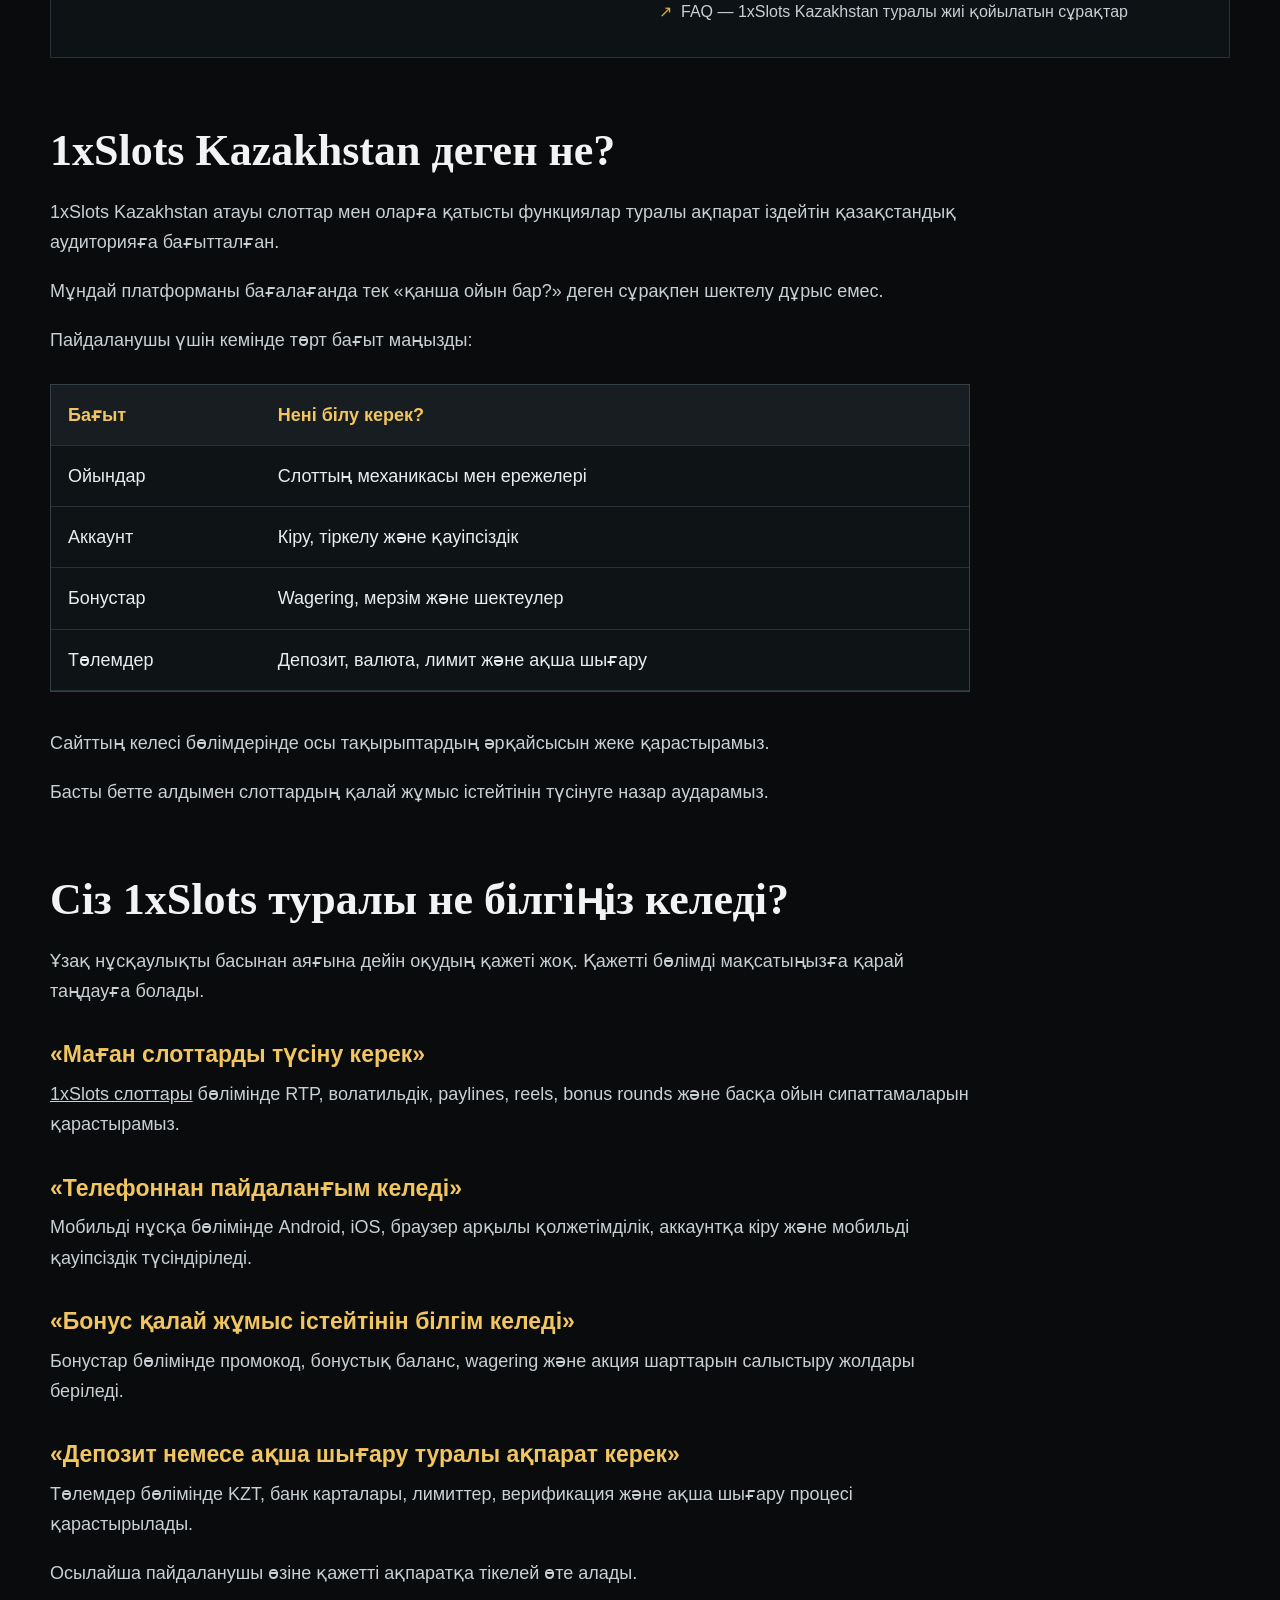
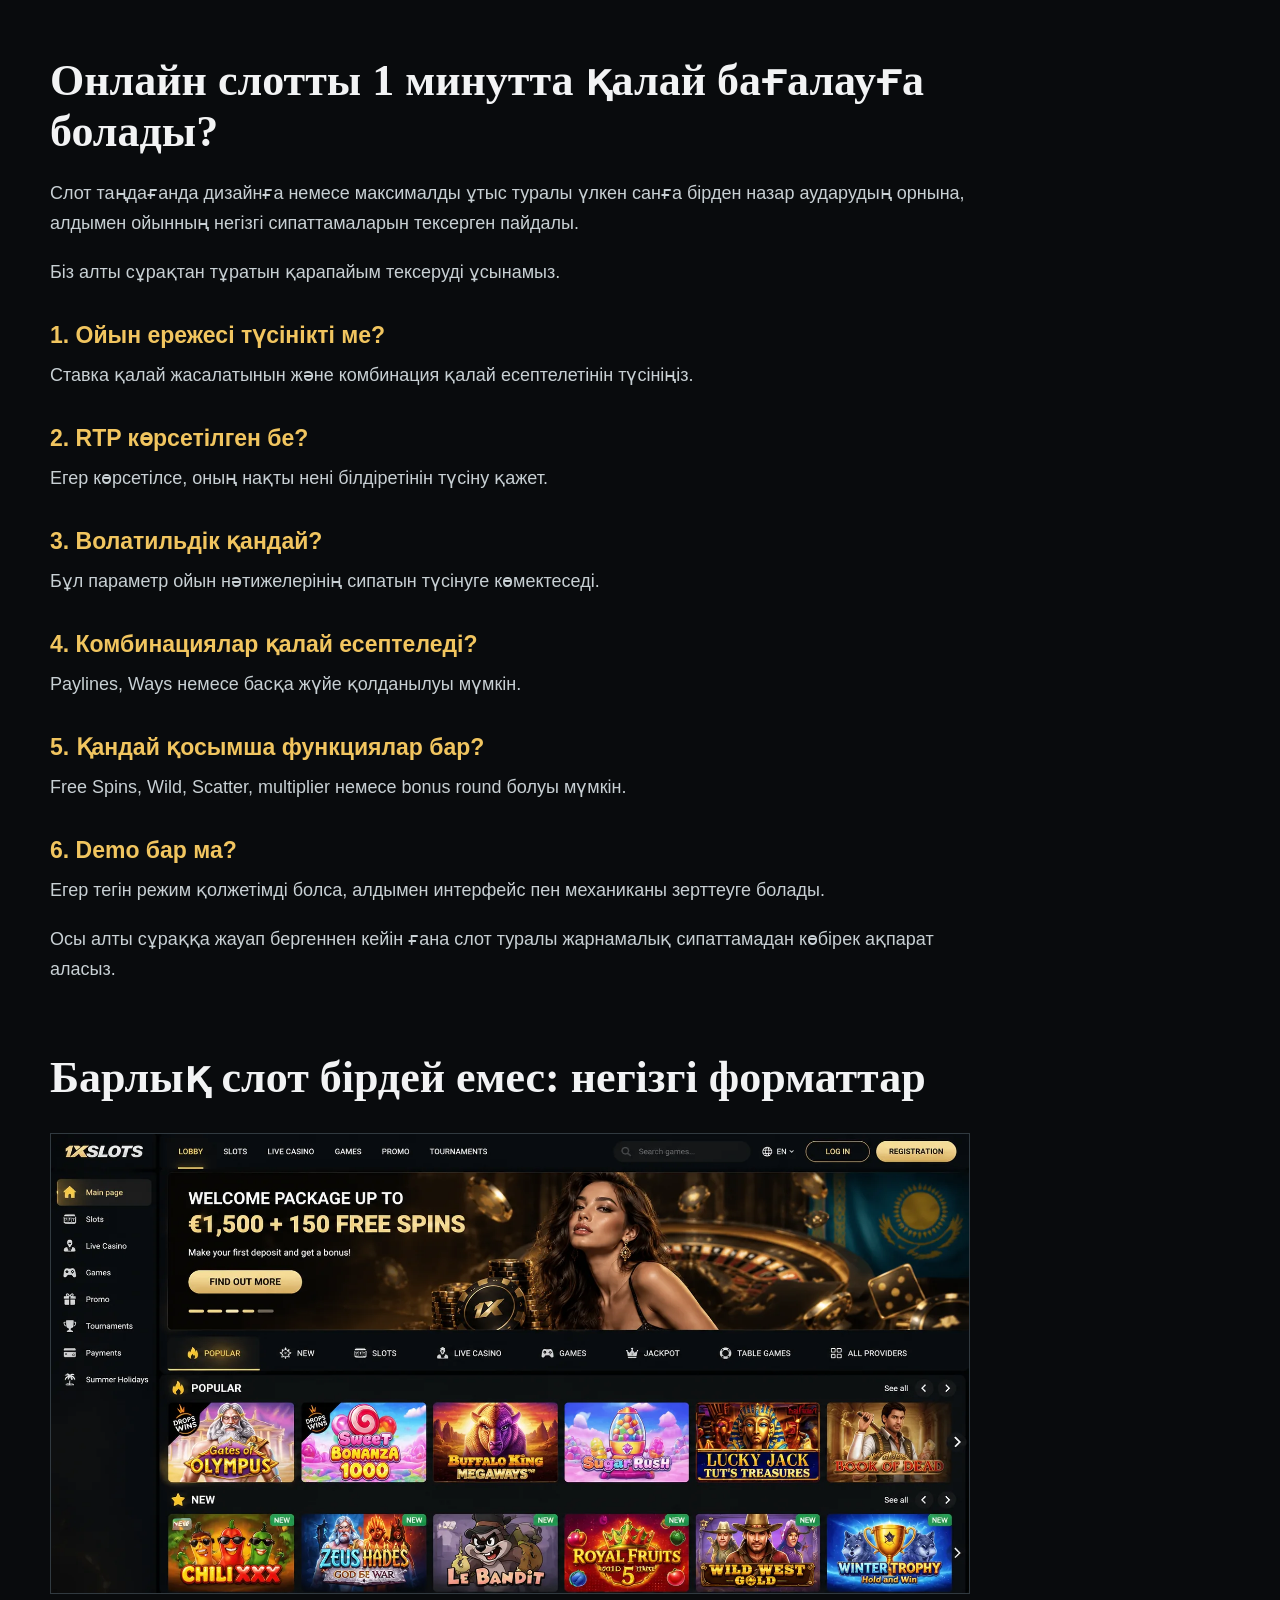
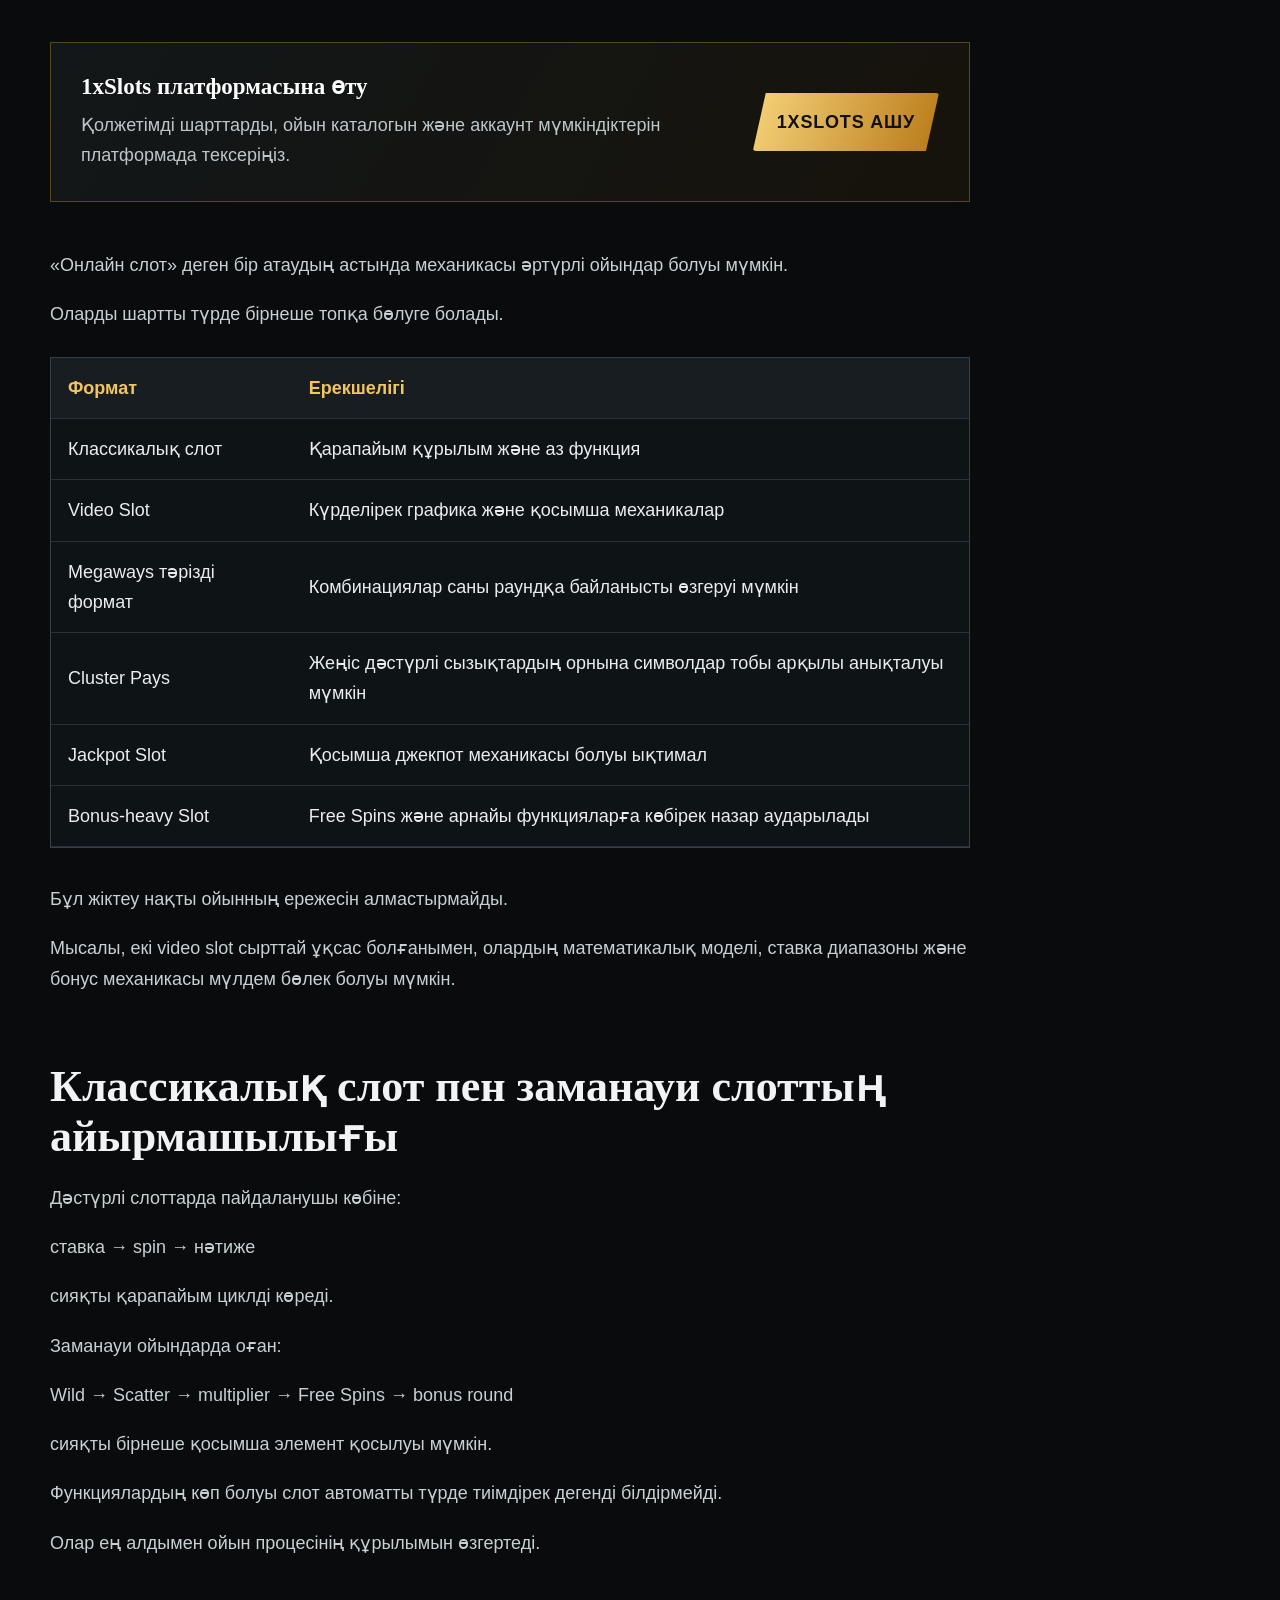
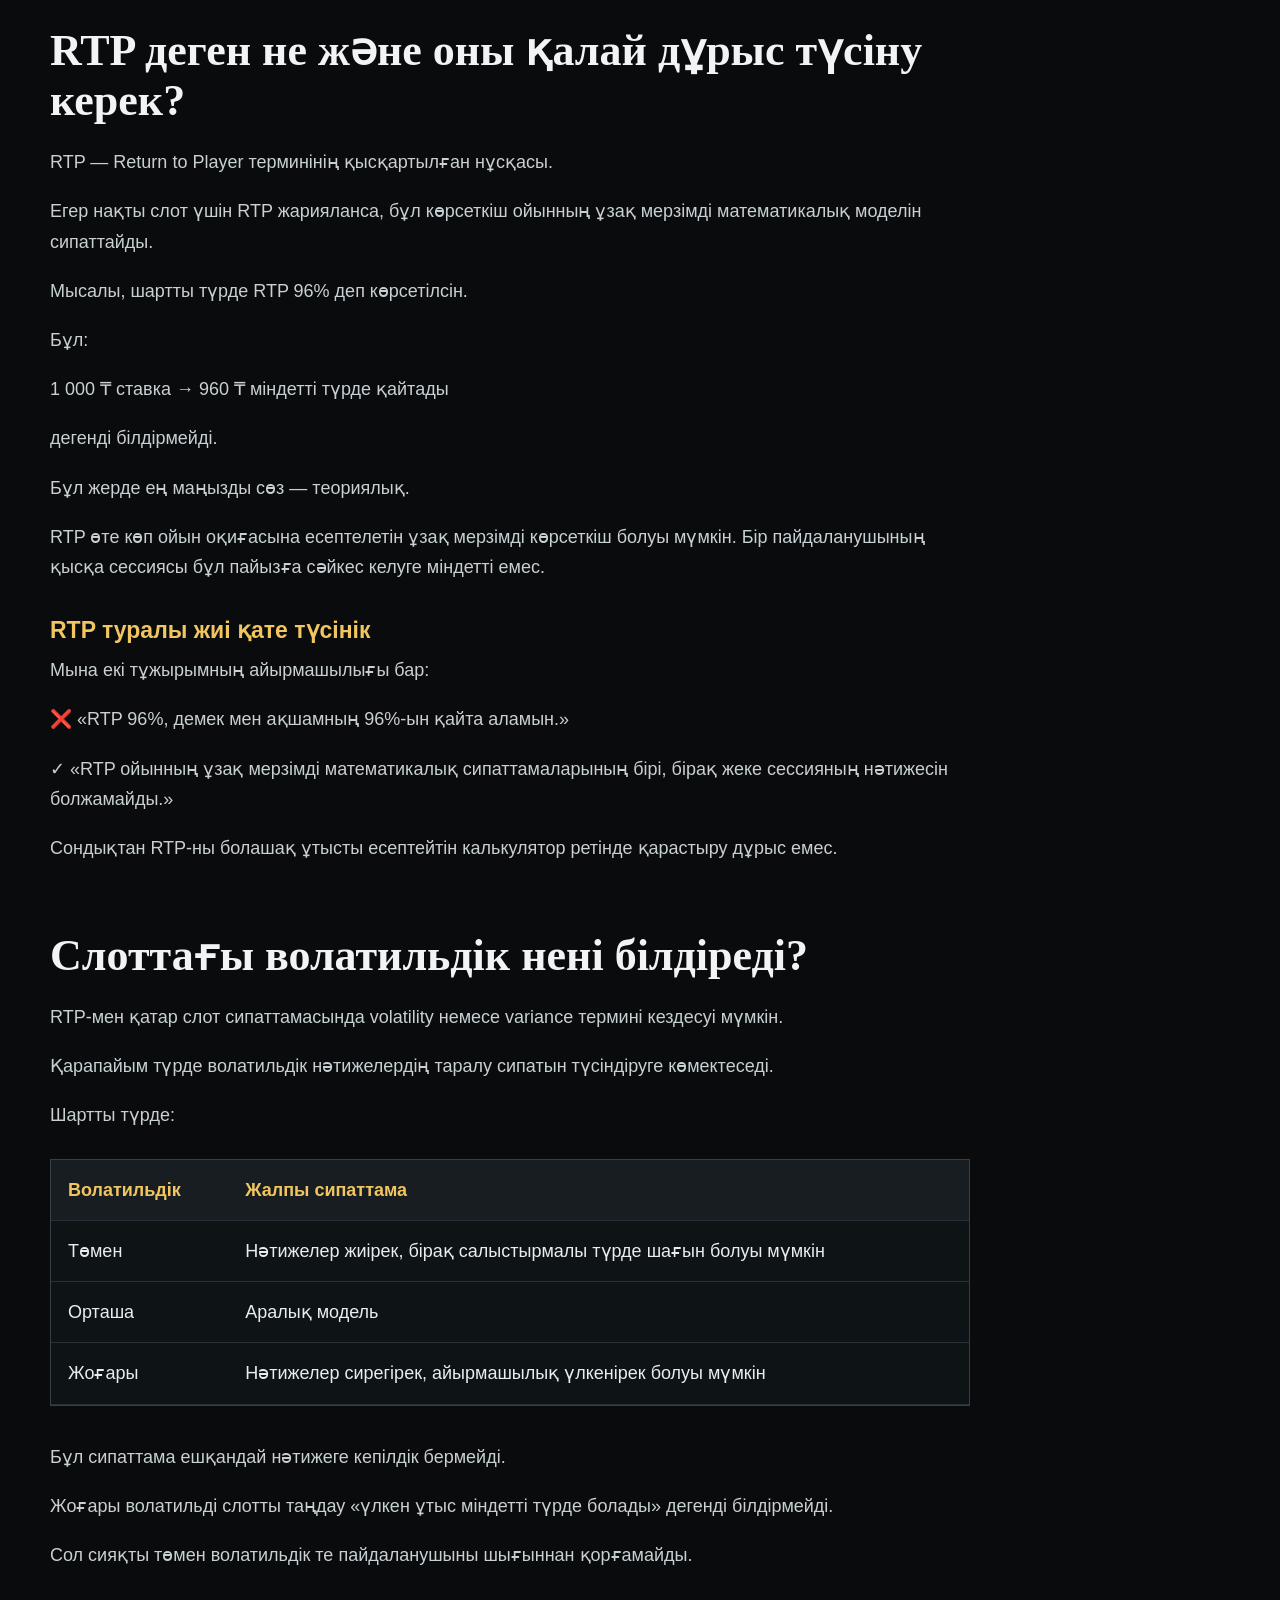
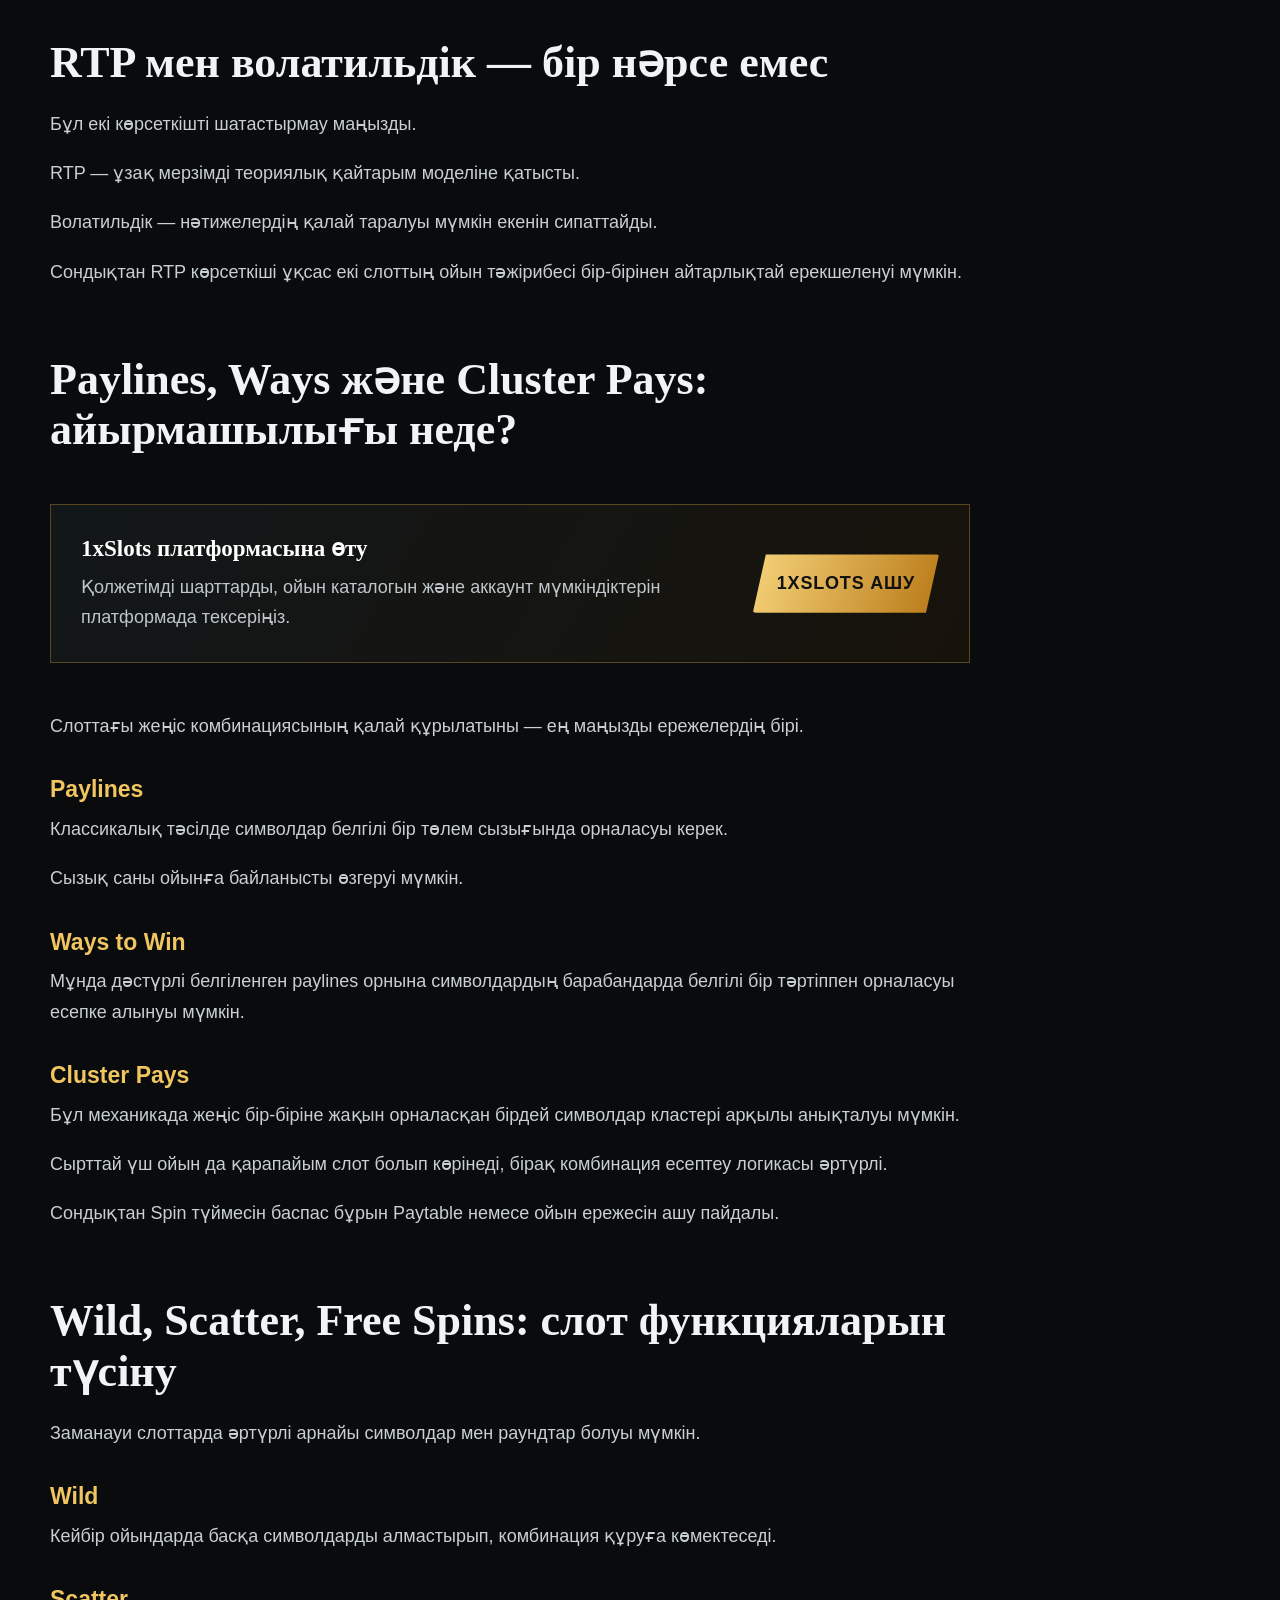
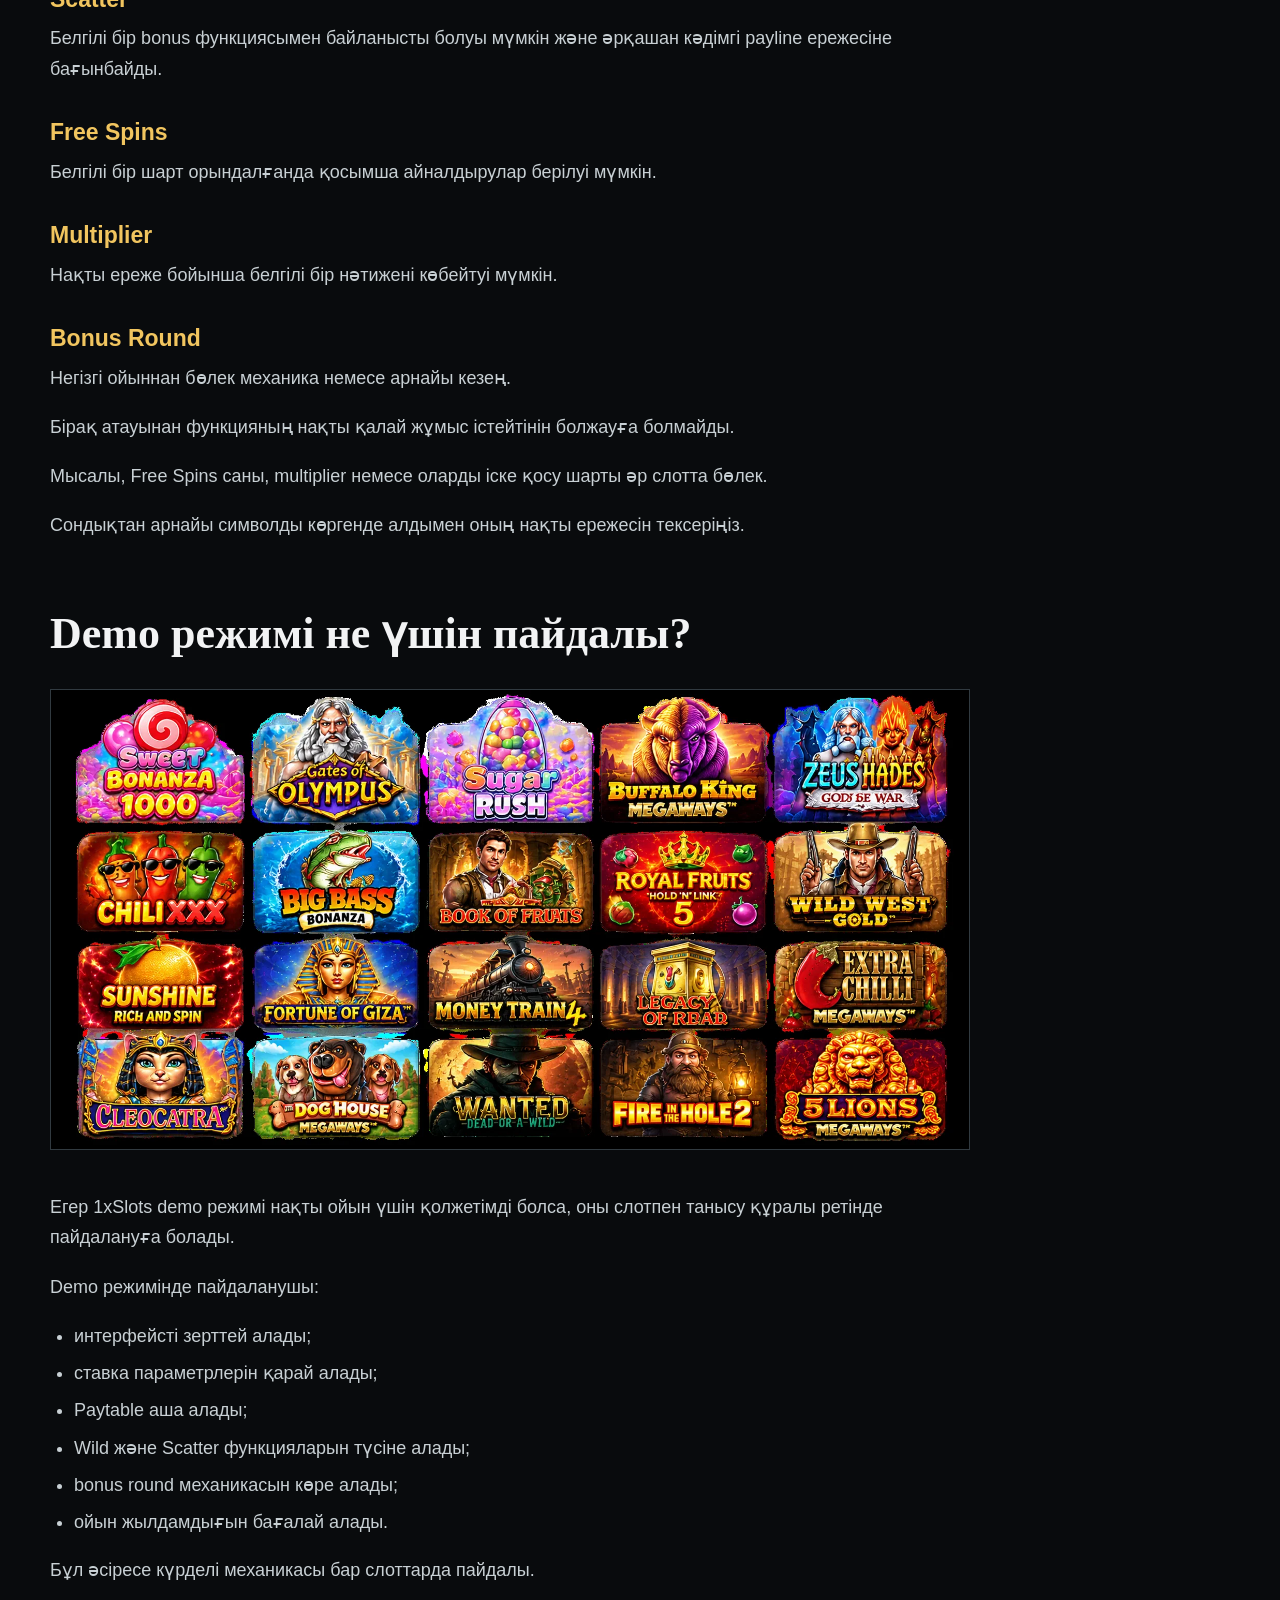
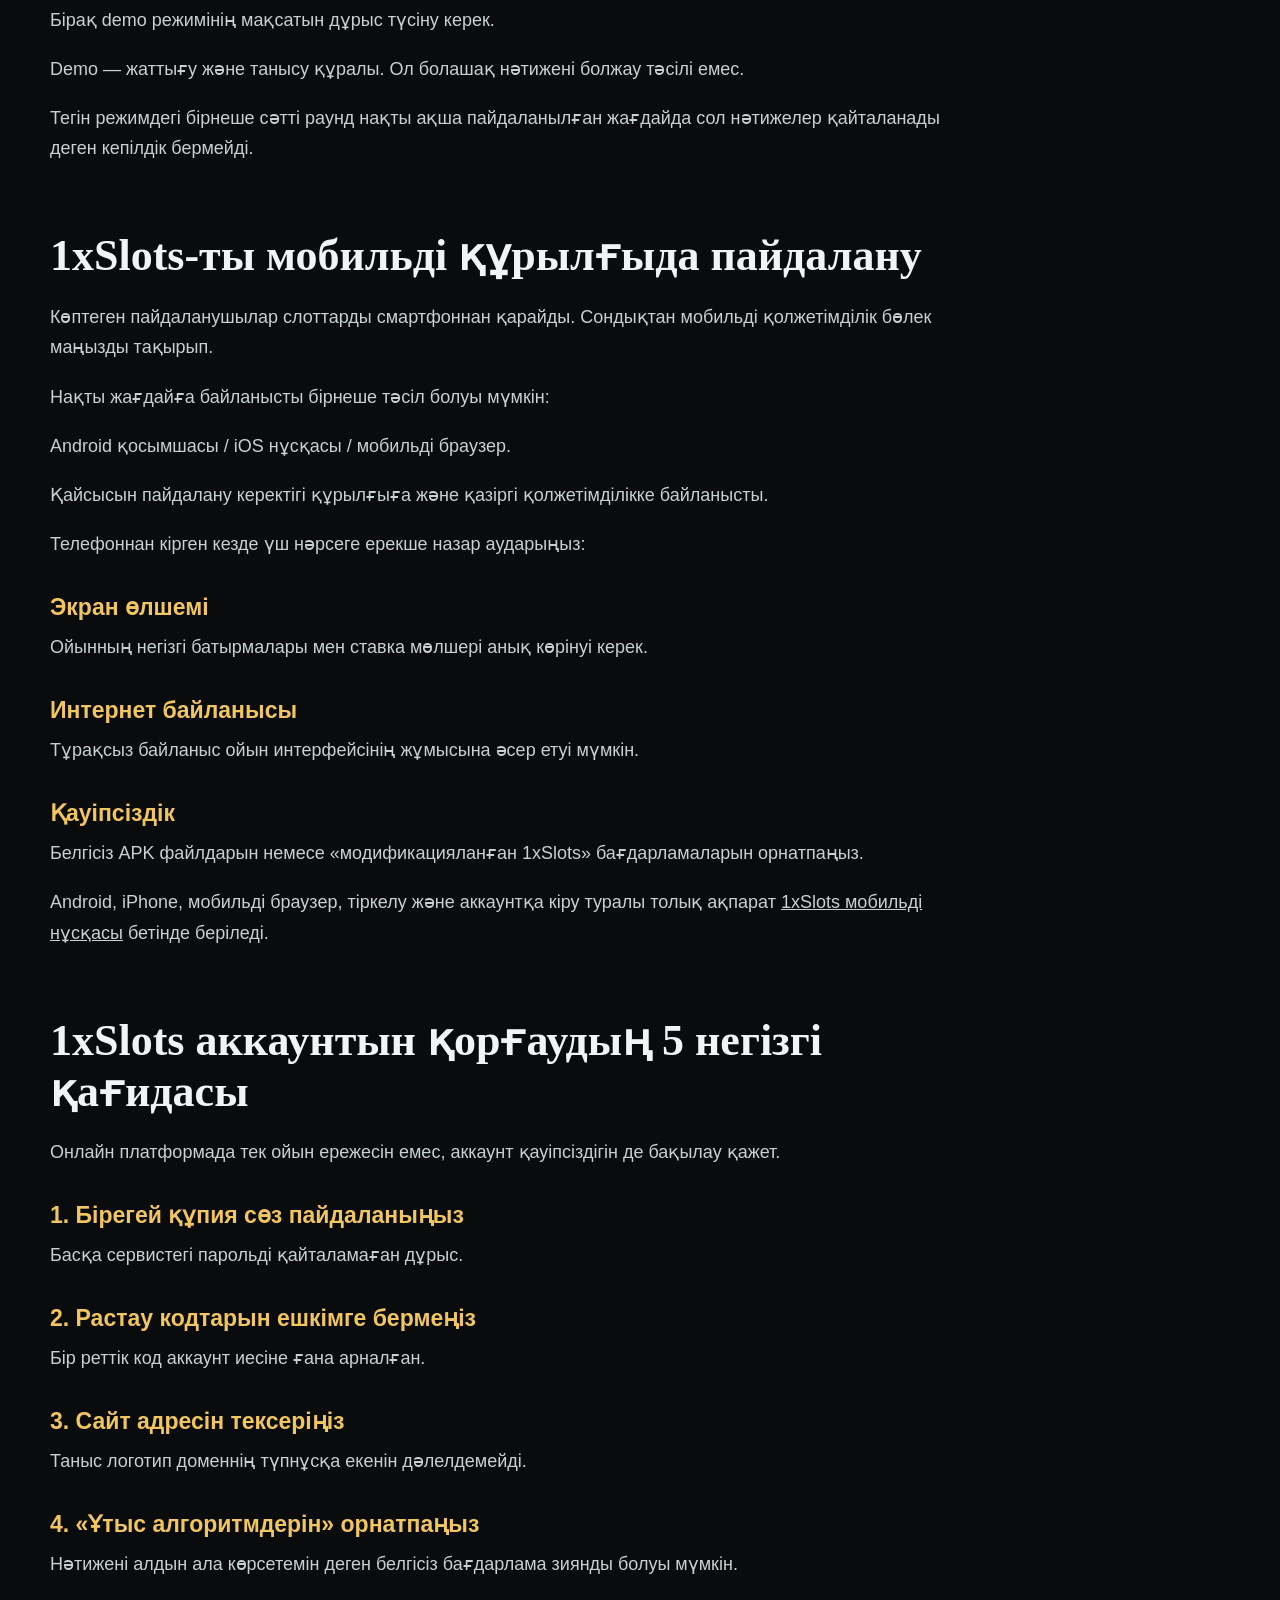
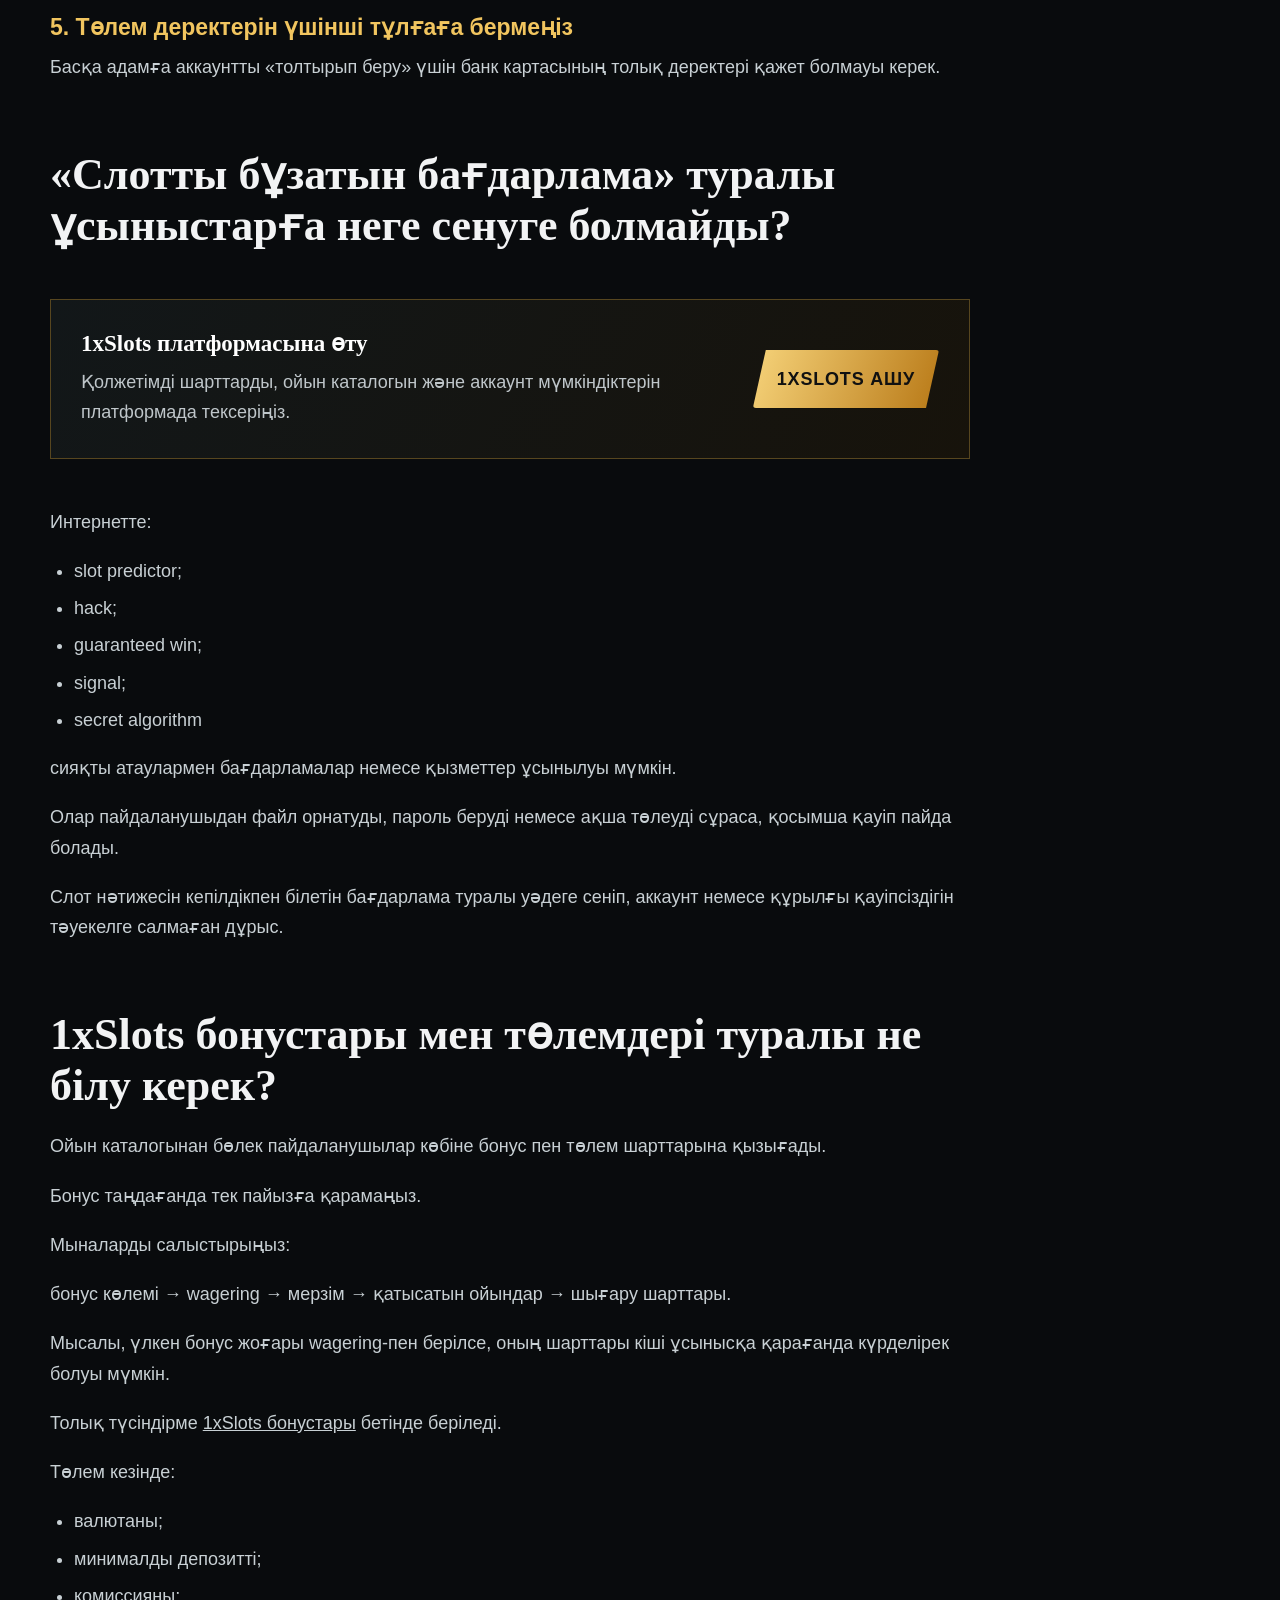
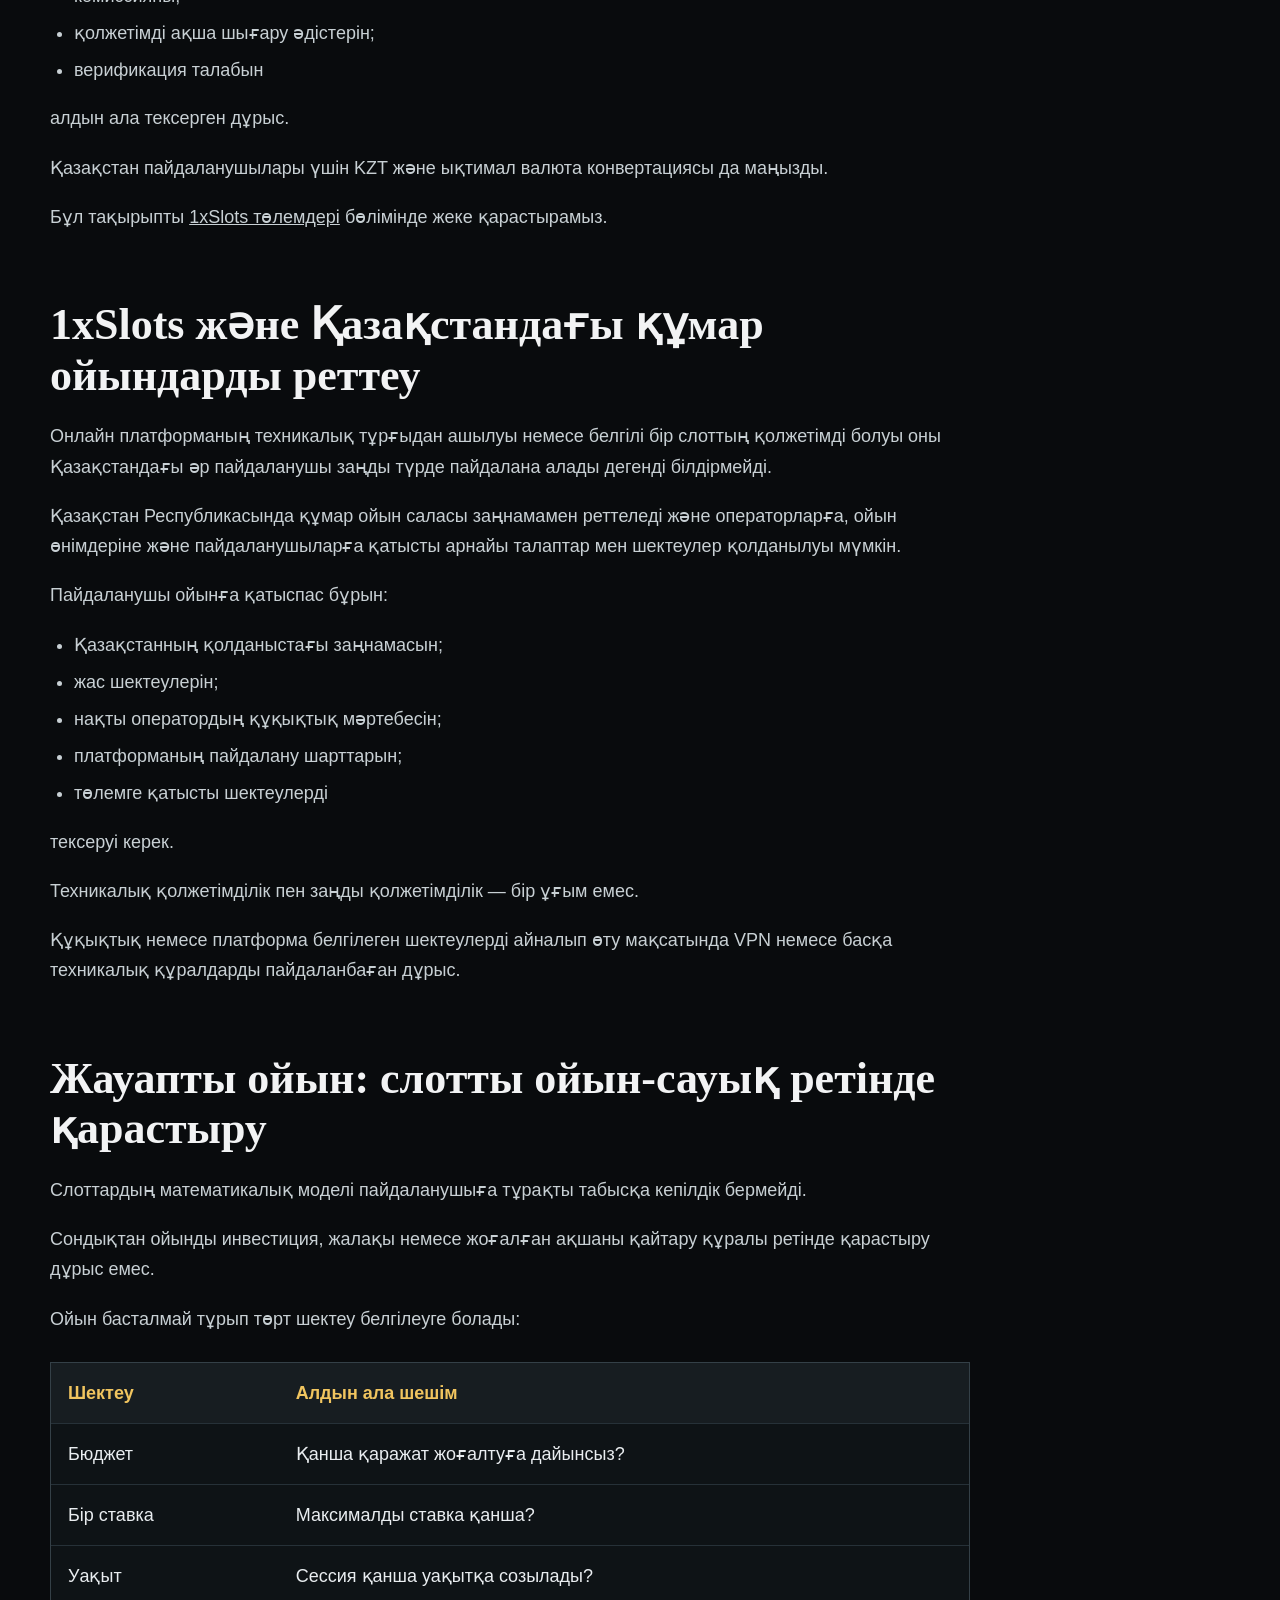
==== commit d627863f: "Update" ====
--- a/index.html
+++ b/index.html
@@ -1,7 +1,7 @@
 <!doctype html><html lang="kk"><head><meta charset="utf-8"><meta name="viewport" content="width=device-width,initial-scale=1"><title>1xSlots Kazakhstan — слоттар, ойындар және платформа туралы</title><meta name="description" content="1xSlots Kazakhstan туралы толық нұсқаулық: онлайн слоттар, demo режимі, мобильді қолжетімділік, бонустар, төлемдер, қауіпсіздік және Қазақстандағы ойын ережелері."><link rel="canonical" href="https://kazakhstan-business.com/"><meta name="robots" content="index,follow"><meta name="google-site-verification" content="Fn95gwhQaJIuSTz36BSD-wCy6BC4I4jT6tZDsOfP_Z8"><meta property="og:title" content="1xSlots Kazakhstan — слоттар, ойындар және платформа туралы"><meta property="og:description" content="1xSlots Kazakhstan туралы толық нұсқаулық: онлайн слоттар, demo режимі, мобильді қолжетімділік, бонустар, төлемдер, қауіпсіздік және Қазақстандағы ойын ережелері."><meta property="og:url" content="https://kazakhstan-business.com/"><meta property="og:type" content="website"><meta property="og:image" content="https://kazakhstan-business.com/assets/img/hero.webp"><meta name="twitter:card" content="summary_large_image"><link rel="icon" href="/favicon.png"><link rel="stylesheet" href="/assets/style.css"></head><body>
 <header class="site-head"><div class="wrap head-inner"><a class="brand" href="/"><img src="/assets/img/logo.webp" alt="1xSlots Kazakhstan"></a><nav class="nav"><a href="/">Басты бет</a><a href="/mobile/">Мобильді</a><a href="/slots/">Слоттар</a><a href="/bonuses/">Бонустар</a><a href="/payments/">Төлемдер</a><a class="action" href="/go/">1xSlots</a></nav><details class="mobile-nav"><summary>Мәзір</summary><div class="mobile-panel"><a href="/">Басты бет</a><a href="/mobile/">Мобильді</a><a href="/slots/">Слоттар</a><a href="/bonuses/">Бонустар</a><a href="/payments/">Төлемдер</a><a class="action" href="/go/">1xSlots ашу</a></div></details></div></header>
 <section class="hero"><div class="hero-media"><img src="/assets/img/hero.webp" alt="1xSlots Kazakhstan"></div><div class="wrap hero-copy"><span class="eyebrow">Қазақстан • 1xSlots нұсқаулығы</span><h1>1xSlots Kazakhstan: онлайн слоттар әлемін түсінуге арналған нұсқаулық</h1><p>1xSlots Kazakhstan туралы ақпарат іздеген пайдаланушыға тек ойындар тізімі жеткіліксіз. Слотты іске қоспас бұрын оның механикасын, ставкалар диапазонын, RTP көрсеткішін, волатильдігін және бонустық функцияларын түсіну әлдеқайда маңызды. Бұған қоса аккаунт қауіпсіздігі, төлем тәсілдері және Қазақстандағы қолданыстағы талаптар да ескерілуі керек. Осы себепті бұл сайтты қарапайым ойын каталогы емес, 1xSlots туралы қазақ тіліндегі практикалық нұсқаулық ретінде құрдық.</p><div class="hero-actions"><a class="action" href="/go/">Платформаға өту</a></div></div></section>
-<main class="content"><div class="wrap"><aside class="top-promo"><div><strong>1xSlots Kazakhstan</strong><span>Ойындар, мобильді қолжетімділік, бонустар және төлем шарттарын платформада тексеріңіз.</span></div><a class="action" href="/go/">Қазір ашу</a></aside><section class="toc"><h2>Мазмұны</h2><div class="toc-grid"><a href="#1xslots-kazakhstan-деген-не">1xSlots Kazakhstan деген не?</a><a href="#сіз-1xslots-туралы-не-білгіңіз-келеді">Сіз 1xSlots туралы не білгіңіз келеді?</a><a href="#онлайн-слотты-1-минутта-қалай-бағалауға-болады">Онлайн слотты 1 минутта қалай бағалауға болады?</a><a href="#барлық-слот-бірдей-емес-негізгі-форматтар">Барлық слот бірдей емес: негізгі форматтар</a><a href="#классикалық-слот-пен-заманауи-слоттың-айырмашылығы">Классикалық слот пен заманауи слоттың айырмашылығы</a><a href="#rtp-деген-не-және-оны-қалай-дұрыс-түсіну-керек">RTP деген не және оны қалай дұрыс түсіну керек?</a><a href="#слоттағы-волатильдік-нені-білдіреді">Слоттағы волатильдік нені білдіреді?</a><a href="#rtp-мен-волатильдік-бір-нәрсе-емес">RTP мен волатильдік — бір нәрсе емес</a><a href="#paylines-ways-және-cluster-pays-айырмашылығы-неде">Paylines, Ways және Cluster Pays: айырмашылығы неде?</a><a href="#wild-scatter-free-spins-слот-функцияларын-түсіну">Wild, Scatter, Free Spins: слот функцияларын түсіну</a><a href="#demo-режимі-не-үшін-пайдалы">Demo режимі не үшін пайдалы?</a><a href="#1xslots-ты-мобильді-құрылғыда-пайдалану">1xSlots-ты мобильді құрылғыда пайдалану</a><a href="#1xslots-аккаунтын-қорғаудың-5-негізгі-қағидасы">1xSlots аккаунтын қорғаудың 5 негізгі қағидасы</a><a href="#слотты-бұзатын-бағдарлама-туралы-ұсыныстарға-неге-сенуге-болмайды">«Слотты бұзатын бағдарлама» туралы ұсыныстарға неге сенуге болмайды?</a><a href="#1xslots-бонустары-мен-төлемдері-туралы-не-білу-керек">1xSlots бонустары мен төлемдері туралы не білу керек?</a><a href="#1xslots-және-қазақстандағы-құмар-ойындарды-реттеу">1xSlots және Қазақстандағы құмар ойындарды реттеу</a><a href="#жауапты-ойын-слотты-ойын-сауық-ретінде-қарастыру">Жауапты ойын: слотты ойын-сауық ретінде қарастыру</a><a href="#faq-1xslots-kazakhstan-туралы-жиі-қойылатын-сұрақтар">FAQ — 1xSlots Kazakhstan туралы жиі қойылатын сұрақтар</a></div></section><article class="article"><h2 class="jump" id="1xslots-kazakhstan-деген-не">1xSlots Kazakhstan деген не?</h2>
+<main class="content"><div class="wrap"><aside class="top-promo bonus-promo"><div class="bonus-copy"><span class="bonus-kicker">WELCOME BONUS</span><strong>1xSlots Kazakhstan</strong><span class="bonus-main">Депозитке дейін <b>150 тегін айналдыру</b></span><span class="bonus-note">Free Spins ұсынысының қолжетімділігі мен wagering шарттарын платформада тексеріңіз.</span></div><div class="bonus-badge"><span>ДЕЙІН</span><b>150</b><small>FREE SPINS</small></div><a class="action" href="/go/">Бонусты тексеру</a></aside><section class="toc"><h2>Мазмұны</h2><div class="toc-grid"><a href="#1xslots-kazakhstan-деген-не">1xSlots Kazakhstan деген не?</a><a href="#сіз-1xslots-туралы-не-білгіңіз-келеді">Сіз 1xSlots туралы не білгіңіз келеді?</a><a href="#онлайн-слотты-1-минутта-қалай-бағалауға-болады">Онлайн слотты 1 минутта қалай бағалауға болады?</a><a href="#барлық-слот-бірдей-емес-негізгі-форматтар">Барлық слот бірдей емес: негізгі форматтар</a><a href="#классикалық-слот-пен-заманауи-слоттың-айырмашылығы">Классикалық слот пен заманауи слоттың айырмашылығы</a><a href="#rtp-деген-не-және-оны-қалай-дұрыс-түсіну-керек">RTP деген не және оны қалай дұрыс түсіну керек?</a><a href="#слоттағы-волатильдік-нені-білдіреді">Слоттағы волатильдік нені білдіреді?</a><a href="#rtp-мен-волатильдік-бір-нәрсе-емес">RTP мен волатильдік — бір нәрсе емес</a><a href="#paylines-ways-және-cluster-pays-айырмашылығы-неде">Paylines, Ways және Cluster Pays: айырмашылығы неде?</a><a href="#wild-scatter-free-spins-слот-функцияларын-түсіну">Wild, Scatter, Free Spins: слот функцияларын түсіну</a><a href="#demo-режимі-не-үшін-пайдалы">Demo режимі не үшін пайдалы?</a><a href="#1xslots-ты-мобильді-құрылғыда-пайдалану">1xSlots-ты мобильді құрылғыда пайдалану</a><a href="#1xslots-аккаунтын-қорғаудың-5-негізгі-қағидасы">1xSlots аккаунтын қорғаудың 5 негізгі қағидасы</a><a href="#слотты-бұзатын-бағдарлама-туралы-ұсыныстарға-неге-сенуге-болмайды">«Слотты бұзатын бағдарлама» туралы ұсыныстарға неге сенуге болмайды?</a><a href="#1xslots-бонустары-мен-төлемдері-туралы-не-білу-керек">1xSlots бонустары мен төлемдері туралы не білу керек?</a><a href="#1xslots-және-қазақстандағы-құмар-ойындарды-реттеу">1xSlots және Қазақстандағы құмар ойындарды реттеу</a><a href="#жауапты-ойын-слотты-ойын-сауық-ретінде-қарастыру">Жауапты ойын: слотты ойын-сауық ретінде қарастыру</a><a href="#faq-1xslots-kazakhstan-туралы-жиі-қойылатын-сұрақтар">FAQ — 1xSlots Kazakhstan туралы жиі қойылатын сұрақтар</a></div></section><article class="article"><h2 class="jump" id="1xslots-kazakhstan-деген-не">1xSlots Kazakhstan деген не?</h2>
 <p>1xSlots Kazakhstan атауы слоттар мен оларға қатысты функциялар туралы ақпарат іздейтін қазақстандық аудиторияға бағытталған.</p>
 <p>Мұндай платформаны бағалағанда тек «қанша ойын бар?» деген сұрақпен шектелу дұрыс емес.</p>
 <p>Пайдаланушы үшін кемінде төрт бағыт маңызды:</p>
--- a/assets/style.css
+++ b/assets/style.css
@@ -1 +1,5 @@
-*{box-sizing:border-box}html{scroll-behavior:smooth}body{margin:0;background:#090b0d;color:#e9edf0;font-family:"Arial Narrow","Roboto Condensed",Arial,sans-serif;line-height:1.68;font-size:18px}a{color:inherit}.wrap{width:min(1180px,calc(100% - 44px));margin:auto}.site-head{background:#0c1013;border-bottom:1px solid #263039}.head-inner{min-height:84px;display:flex;align-items:center;gap:30px}.brand img{width:190px;height:56px;object-fit:contain}.nav{display:flex;gap:24px;align-items:center;margin-left:auto}.nav a:not(.action){text-decoration:none;color:#c8d0d5;font-size:15px;text-transform:uppercase;letter-spacing:.08em}.nav a:not(.action):hover{color:#f5c451}.action{display:inline-flex;align-items:center;justify-content:center;text-decoration:none;background:linear-gradient(110deg,#f6d37a,#b87917);color:#111;padding:14px 24px;border-radius:3px;font-weight:900;text-transform:uppercase;letter-spacing:.045em;box-shadow:0 10px 30px #0008;clip-path:polygon(7% 0,100% 0,93% 100%,0 100%)}.mobile-nav{display:none;margin-left:auto}.mobile-nav summary{cursor:pointer;list-style:none;border:1px solid #d3a64a;padding:10px 14px;font-weight:800}.mobile-nav[open] .mobile-panel{position:absolute;left:22px;right:22px;top:78px;z-index:30;background:#11171b;border:1px solid #39434a;padding:18px;display:grid;gap:13px}.mobile-panel a{text-decoration:none;padding:7px 0}.hero{position:relative;min-height:610px;display:grid;align-items:end;background:#050607;overflow:hidden}.hero-media{position:absolute;inset:0}.hero-media img{width:100%;height:100%;object-fit:cover;object-position:center}.hero-media:after{content:"";position:absolute;inset:0;background:linear-gradient(90deg,#050607f5 0%,#050607b5 38%,#05060725 70%),linear-gradient(0deg,#090b0d 0%,transparent 38%)}.hero-copy{position:relative;z-index:2;width:min(720px,100%);padding:86px 0 70px}.eyebrow{display:inline-block;color:#f3c65b;border-left:4px solid #f3c65b;padding-left:12px;text-transform:uppercase;font-size:14px;letter-spacing:.18em;font-weight:900}.hero h1{font-family:Georgia,"Times New Roman",serif;font-size:clamp(40px,5.2vw,72px);line-height:1.03;margin:18px 0 20px;letter-spacing:-.035em}.hero p{font-size:20px;color:#d0d5d8;max-width:670px}.hero-actions{display:flex;gap:14px;flex-wrap:wrap;margin-top:30px}.top-promo{margin:-34px auto 42px;position:relative;z-index:5;background:#12171a;border:1px solid #344047;border-left:5px solid #d6a43a;padding:24px 28px;display:flex;align-items:center;justify-content:space-between;gap:24px;box-shadow:0 18px 50px #0009}.top-promo strong{display:block;font-family:Georgia,serif;font-size:24px}.top-promo span{color:#aeb8be}.toc{background:#0d1215;border:1px solid #263138;padding:26px 30px;margin:0 0 44px}.toc h2{margin:0 0 14px;font-size:22px}.toc-grid{columns:2;column-gap:38px}.toc a{display:block;text-decoration:none;color:#c7d0d5;padding:5px 0;font-size:16px;break-inside:avoid}.toc a:before{content:"↗";color:#d7aa46;margin-right:9px}.content{padding-bottom:70px}.article{max-width:920px}.article h2{font-family:Georgia,serif;font-size:clamp(30px,4vw,44px);line-height:1.15;margin:68px 0 20px;color:#f2f3f4}.article h3{font-size:23px;line-height:1.25;margin:34px 0 10px;color:#f1c55f}.article p{color:#c8d0d4;margin:0 0 19px}.article ul,.article ol{padding-left:24px;color:#c8d0d4}.article li{margin:7px 0}.table-wrap{overflow:auto;margin:28px 0 36px;border:1px solid #344047}.article table{border-collapse:collapse;width:100%;min-width:620px;background:#0e1316}.article td,.article th{padding:15px 17px;border-bottom:1px solid #263138;text-align:left}.article tr:first-child{background:#171d21;color:#f1c55f;font-weight:800}.section-img{margin:30px 0 42px;border:1px solid #313a40;background:#111}.section-img img{display:block;width:100%;max-height:520px;object-fit:cover}.promo{margin:48px 0;background:linear-gradient(120deg,#121719,#17130b);border:1px solid #57461f;padding:30px;display:grid;grid-template-columns:1fr auto;gap:25px;align-items:center}.promo h3{margin:0 0 8px;color:#fff;font-family:Georgia,serif}.promo p{margin:0;color:#bfc6ca}.faq h3{border-top:1px solid #283238;padding-top:22px}.footer{border-top:1px solid #263138;background:#07090a;padding:42px 0}.footer-grid{display:grid;grid-template-columns:1.3fr 1fr;gap:40px}.footer img{width:180px}.footer p{color:#89959c;font-size:14px}.footer-links{display:flex;flex-wrap:wrap;gap:14px 22px;align-content:start}.footer-links a{color:#c5cdd1;text-decoration:none;font-size:15px}.notice{font-size:13px;color:#758087;border-top:1px solid #1e262b;margin-top:30px;padding-top:20px}.jump{scroll-margin-top:25px}@media(max-width:850px){body{font-size:17px}.wrap{width:min(100% - 30px,1180px)}.nav{display:none}.mobile-nav{display:block}.brand img{width:155px}.head-inner{min-height:72px}.hero{min-height:590px}.hero-media:after{background:linear-gradient(0deg,#090b0d 0%,#050607a0 58%,#05060745 100%)}.hero-copy{padding:250px 0 58px}.hero h1{font-size:42px}.hero p{font-size:18px}.top-promo{margin:-22px auto 30px;display:block}.top-promo .action{margin-top:18px}.toc-grid{columns:1}.promo{grid-template-columns:1fr}.footer-grid{grid-template-columns:1fr}.article h2{margin-top:52px}.section-img img{max-height:360px}}@media(max-width:480px){.hero h1{font-size:36px}.hero-copy{padding-top:230px}.action{width:100%}.toc{padding:22px}.top-promo{padding:22px}.article h2{font-size:30px}.article h3{font-size:21px}.brand img{width:142px}}+*{box-sizing:border-box}html{scroll-behavior:smooth}body{margin:0;background:#090b0d;color:#e9edf0;font-family:"Arial Narrow","Roboto Condensed",Arial,sans-serif;line-height:1.68;font-size:18px}a{color:inherit}.wrap{width:min(1180px,calc(100% - 44px));margin:auto}.site-head{background:#0c1013;border-bottom:1px solid #263039}.head-inner{min-height:84px;display:flex;align-items:center;gap:30px}.brand img{width:190px;height:56px;object-fit:contain}.nav{display:flex;gap:24px;align-items:center;margin-left:auto}.nav a:not(.action){text-decoration:none;color:#c8d0d5;font-size:15px;text-transform:uppercase;letter-spacing:.08em}.nav a:not(.action):hover{color:#f5c451}.action{display:inline-flex;align-items:center;justify-content:center;text-decoration:none;background:linear-gradient(110deg,#f6d37a,#b87917);color:#111;padding:14px 24px;border-radius:3px;font-weight:900;text-transform:uppercase;letter-spacing:.045em;box-shadow:0 10px 30px #0008;clip-path:polygon(7% 0,100% 0,93% 100%,0 100%)}.mobile-nav{display:none;margin-left:auto}.mobile-nav summary{cursor:pointer;list-style:none;border:1px solid #d3a64a;padding:10px 14px;font-weight:800}.mobile-nav[open] .mobile-panel{position:absolute;left:22px;right:22px;top:78px;z-index:30;background:#11171b;border:1px solid #39434a;padding:18px;display:grid;gap:13px}.mobile-panel a{text-decoration:none;padding:7px 0}.hero{position:relative;min-height:610px;display:grid;align-items:end;background:#050607;overflow:hidden}.hero-media{position:absolute;inset:0}.hero-media img{width:100%;height:100%;object-fit:cover;object-position:center}.hero-media:after{content:"";position:absolute;inset:0;background:linear-gradient(90deg,#050607f5 0%,#050607b5 38%,#05060725 70%),linear-gradient(0deg,#090b0d 0%,transparent 38%)}.hero-copy{position:relative;z-index:2;width:min(720px,100%);padding:86px 0 70px}.eyebrow{display:inline-block;color:#f3c65b;border-left:4px solid #f3c65b;padding-left:12px;text-transform:uppercase;font-size:14px;letter-spacing:.18em;font-weight:900}.hero h1{font-family:Georgia,"Times New Roman",serif;font-size:clamp(40px,5.2vw,72px);line-height:1.03;margin:18px 0 20px;letter-spacing:-.035em}.hero p{font-size:20px;color:#d0d5d8;max-width:670px}.hero-actions{display:flex;gap:14px;flex-wrap:wrap;margin-top:30px}.top-promo{margin:-34px auto 42px;position:relative;z-index:5;background:#12171a;border:1px solid #344047;border-left:5px solid #d6a43a;padding:24px 28px;display:flex;align-items:center;justify-content:space-between;gap:24px;box-shadow:0 18px 50px #0009}.top-promo strong{display:block;font-family:Georgia,serif;font-size:24px}.top-promo span{color:#aeb8be}.toc{background:#0d1215;border:1px solid #263138;padding:26px 30px;margin:0 0 44px}.toc h2{margin:0 0 14px;font-size:22px}.toc-grid{columns:2;column-gap:38px}.toc a{display:block;text-decoration:none;color:#c7d0d5;padding:5px 0;font-size:16px;break-inside:avoid}.toc a:before{content:"↗";color:#d7aa46;margin-right:9px}.content{padding-bottom:70px}.article{max-width:920px}.article h2{font-family:Georgia,serif;font-size:clamp(30px,4vw,44px);line-height:1.15;margin:68px 0 20px;color:#f2f3f4}.article h3{font-size:23px;line-height:1.25;margin:34px 0 10px;color:#f1c55f}.article p{color:#c8d0d4;margin:0 0 19px}.article ul,.article ol{padding-left:24px;color:#c8d0d4}.article li{margin:7px 0}.table-wrap{overflow:auto;margin:28px 0 36px;border:1px solid #344047}.article table{border-collapse:collapse;width:100%;min-width:620px;background:#0e1316}.article td,.article th{padding:15px 17px;border-bottom:1px solid #263138;text-align:left}.article tr:first-child{background:#171d21;color:#f1c55f;font-weight:800}.section-img{margin:30px 0 42px;border:1px solid #313a40;background:#111}.section-img img{display:block;width:100%;max-height:520px;object-fit:cover}.promo{margin:48px 0;background:linear-gradient(120deg,#121719,#17130b);border:1px solid #57461f;padding:30px;display:grid;grid-template-columns:1fr auto;gap:25px;align-items:center}.promo h3{margin:0 0 8px;color:#fff;font-family:Georgia,serif}.promo p{margin:0;color:#bfc6ca}.faq h3{border-top:1px solid #283238;padding-top:22px}.footer{border-top:1px solid #263138;background:#07090a;padding:42px 0}.footer-grid{display:grid;grid-template-columns:1.3fr 1fr;gap:40px}.footer img{width:180px}.footer p{color:#89959c;font-size:14px}.footer-links{display:flex;flex-wrap:wrap;gap:14px 22px;align-content:start}.footer-links a{color:#c5cdd1;text-decoration:none;font-size:15px}.notice{font-size:13px;color:#758087;border-top:1px solid #1e262b;margin-top:30px;padding-top:20px}.jump{scroll-margin-top:25px}@media(max-width:850px){body{font-size:17px}.wrap{width:min(100% - 30px,1180px)}.nav{display:none}.mobile-nav{display:block}.brand img{width:155px}.head-inner{min-height:72px}.hero{min-height:590px}.hero-media:after{background:linear-gradient(0deg,#090b0d 0%,#050607a0 58%,#05060745 100%)}.hero-copy{padding:250px 0 58px}.hero h1{font-size:42px}.hero p{font-size:18px}.top-promo{margin:-22px auto 30px;display:block}.top-promo .action{margin-top:18px}.toc-grid{columns:1}.promo{grid-template-columns:1fr}.footer-grid{grid-template-columns:1fr}.article h2{margin-top:52px}.section-img img{max-height:360px}}@media(max-width:480px){.hero h1{font-size:36px}.hero-copy{padding-top:230px}.action{width:100%}.toc{padding:22px}.top-promo{padding:22px}.article h2{font-size:30px}.article h3{font-size:21px}.brand img{width:142px}}
+/* Large welcome-bonus panel */
+.top-promo.bonus-promo{margin:-48px auto 54px;min-height:230px;padding:38px 42px 38px 46px;display:grid;grid-template-columns:minmax(0,1fr) 190px auto;gap:34px;align-items:center;overflow:hidden;background:radial-gradient(circle at 72% 35%,rgba(214,164,58,.17),transparent 28%),linear-gradient(118deg,#11171a 0%,#0c1114 62%,#17130c 100%);border:1px solid #4b5660;border-left:8px solid #d6a43a;box-shadow:0 24px 70px #000b}.top-promo.bonus-promo:after{content:"";position:absolute;right:245px;top:-85px;width:210px;height:210px;border:1px solid rgba(246,211,122,.13);border-radius:50%;box-shadow:0 0 0 28px rgba(246,211,122,.035),0 0 0 58px rgba(246,211,122,.02);pointer-events:none}.bonus-copy{position:relative;z-index:1}.bonus-kicker{display:block!important;margin-bottom:8px;color:#d7aa46!important;font-size:12px;font-weight:900;letter-spacing:.22em;text-transform:uppercase}.top-promo.bonus-promo strong{font-size:clamp(30px,3vw,43px);line-height:1.05;margin-bottom:10px;color:#f3f5f6}.top-promo .bonus-main{display:block;color:#e8ecee;font-size:22px;line-height:1.35}.top-promo .bonus-main b{color:#f4c95f;font-weight:900}.top-promo .bonus-note{display:block;margin-top:7px;color:#929da4;font-size:14px;line-height:1.45;max-width:650px}.bonus-badge{position:relative;z-index:1;width:170px;height:170px;border-radius:50%;display:flex;flex-direction:column;align-items:center;justify-content:center;background:radial-gradient(circle at 35% 25%,#ffe497,#d09a2f 55%,#7d4f0d 100%);border:5px solid #f7d678;outline:1px solid #5f471d;color:#111;box-shadow:inset 0 0 0 5px #a66c15,0 15px 40px #0009;transform:rotate(-4deg)}.bonus-badge span{font-size:11px;font-weight:900;letter-spacing:.14em}.bonus-badge b{font:900 55px/1 Georgia,serif;letter-spacing:-.06em}.bonus-badge small{font-size:12px;font-weight:900;letter-spacing:.08em}.top-promo.bonus-promo .action{position:relative;z-index:1;min-width:205px;padding:19px 28px;font-size:16px;box-shadow:0 14px 38px #000a,0 0 24px rgba(214,164,58,.12)}
+@media(max-width:900px){.top-promo.bonus-promo{grid-template-columns:1fr 145px;padding:32px}.top-promo.bonus-promo .action{grid-column:1/-1;width:max-content}.bonus-badge{width:140px;height:140px}.bonus-badge b{font-size:46px}}
+@media(max-width:620px){.top-promo.bonus-promo{margin:-24px auto 36px;min-height:0;grid-template-columns:1fr;padding:28px 24px;text-align:left}.top-promo.bonus-promo:after{display:none}.bonus-badge{width:122px;height:122px;position:absolute;right:18px;top:22px;opacity:.22}.top-promo.bonus-promo strong{font-size:30px;padding-right:50px}.top-promo .bonus-main{font-size:20px;max-width:310px}.top-promo .bonus-note{font-size:13px;max-width:330px}.top-promo.bonus-promo .action{width:100%;margin-top:8px}}
